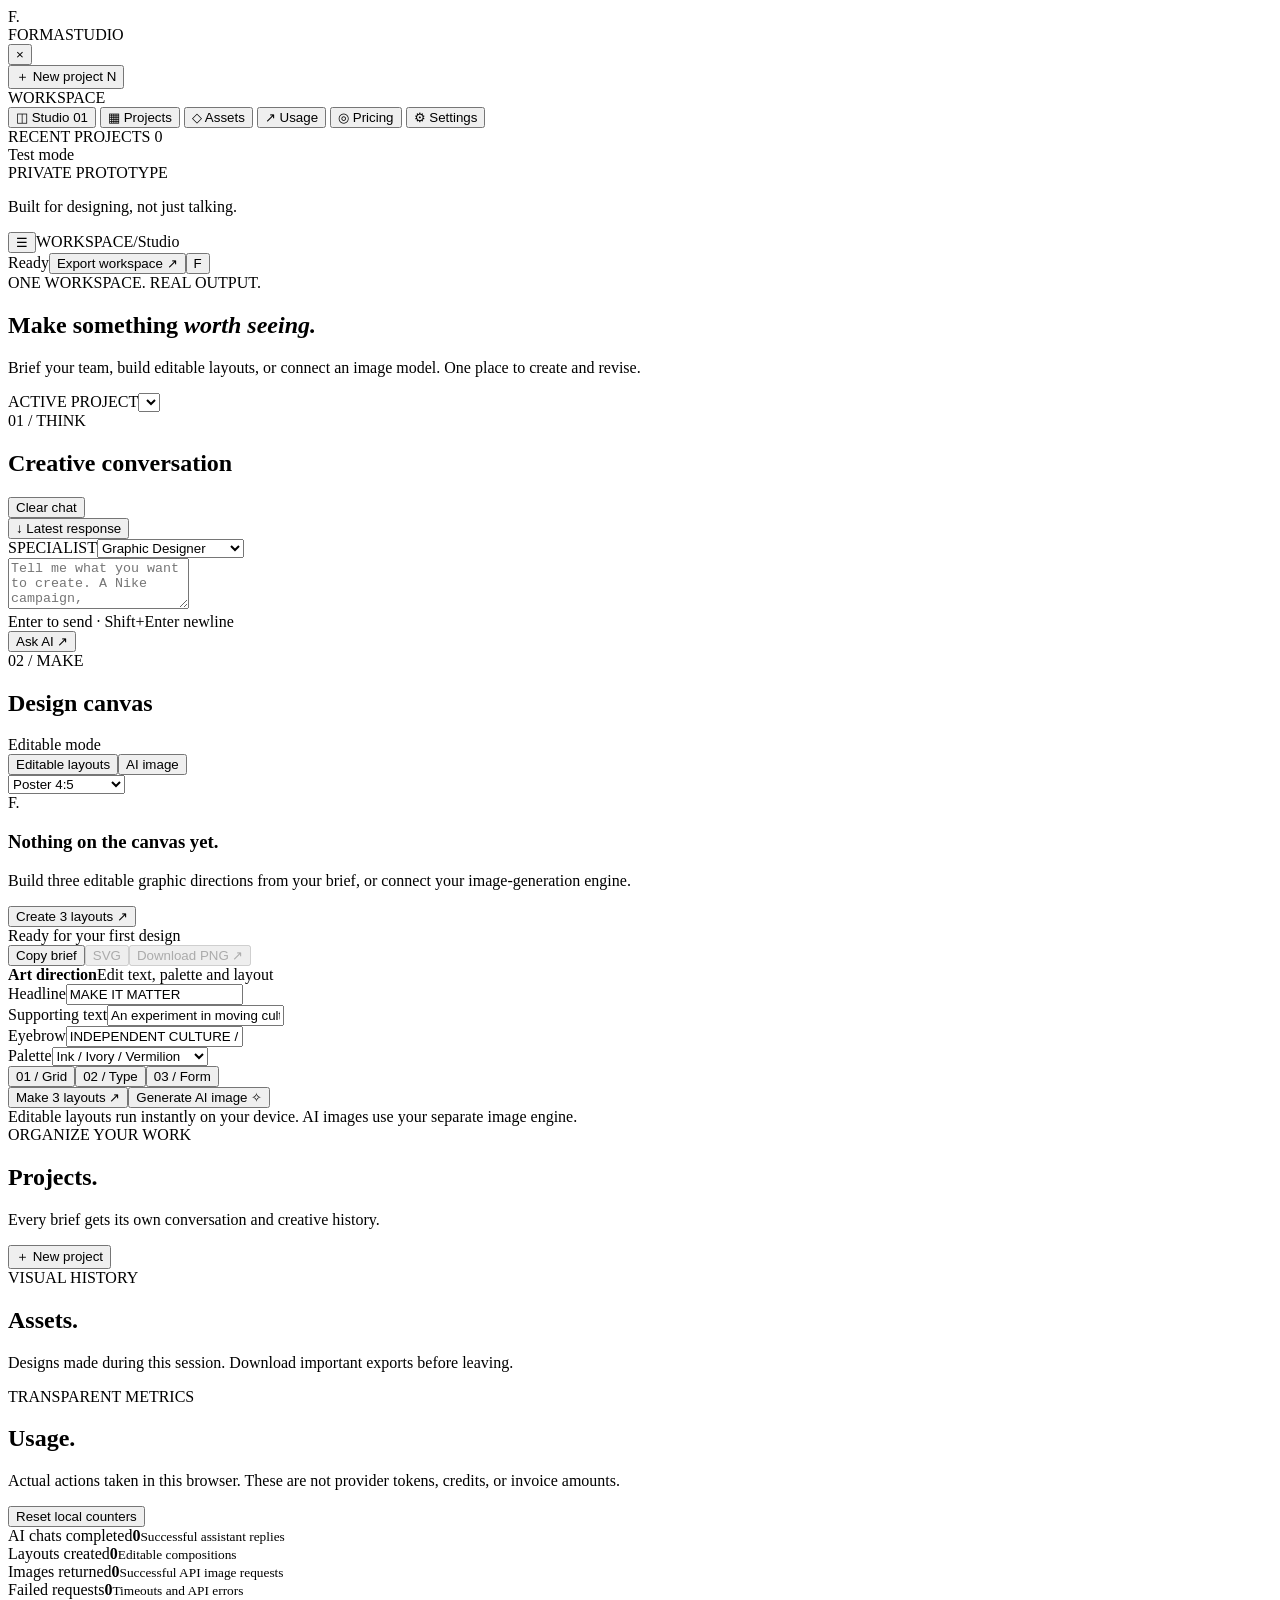
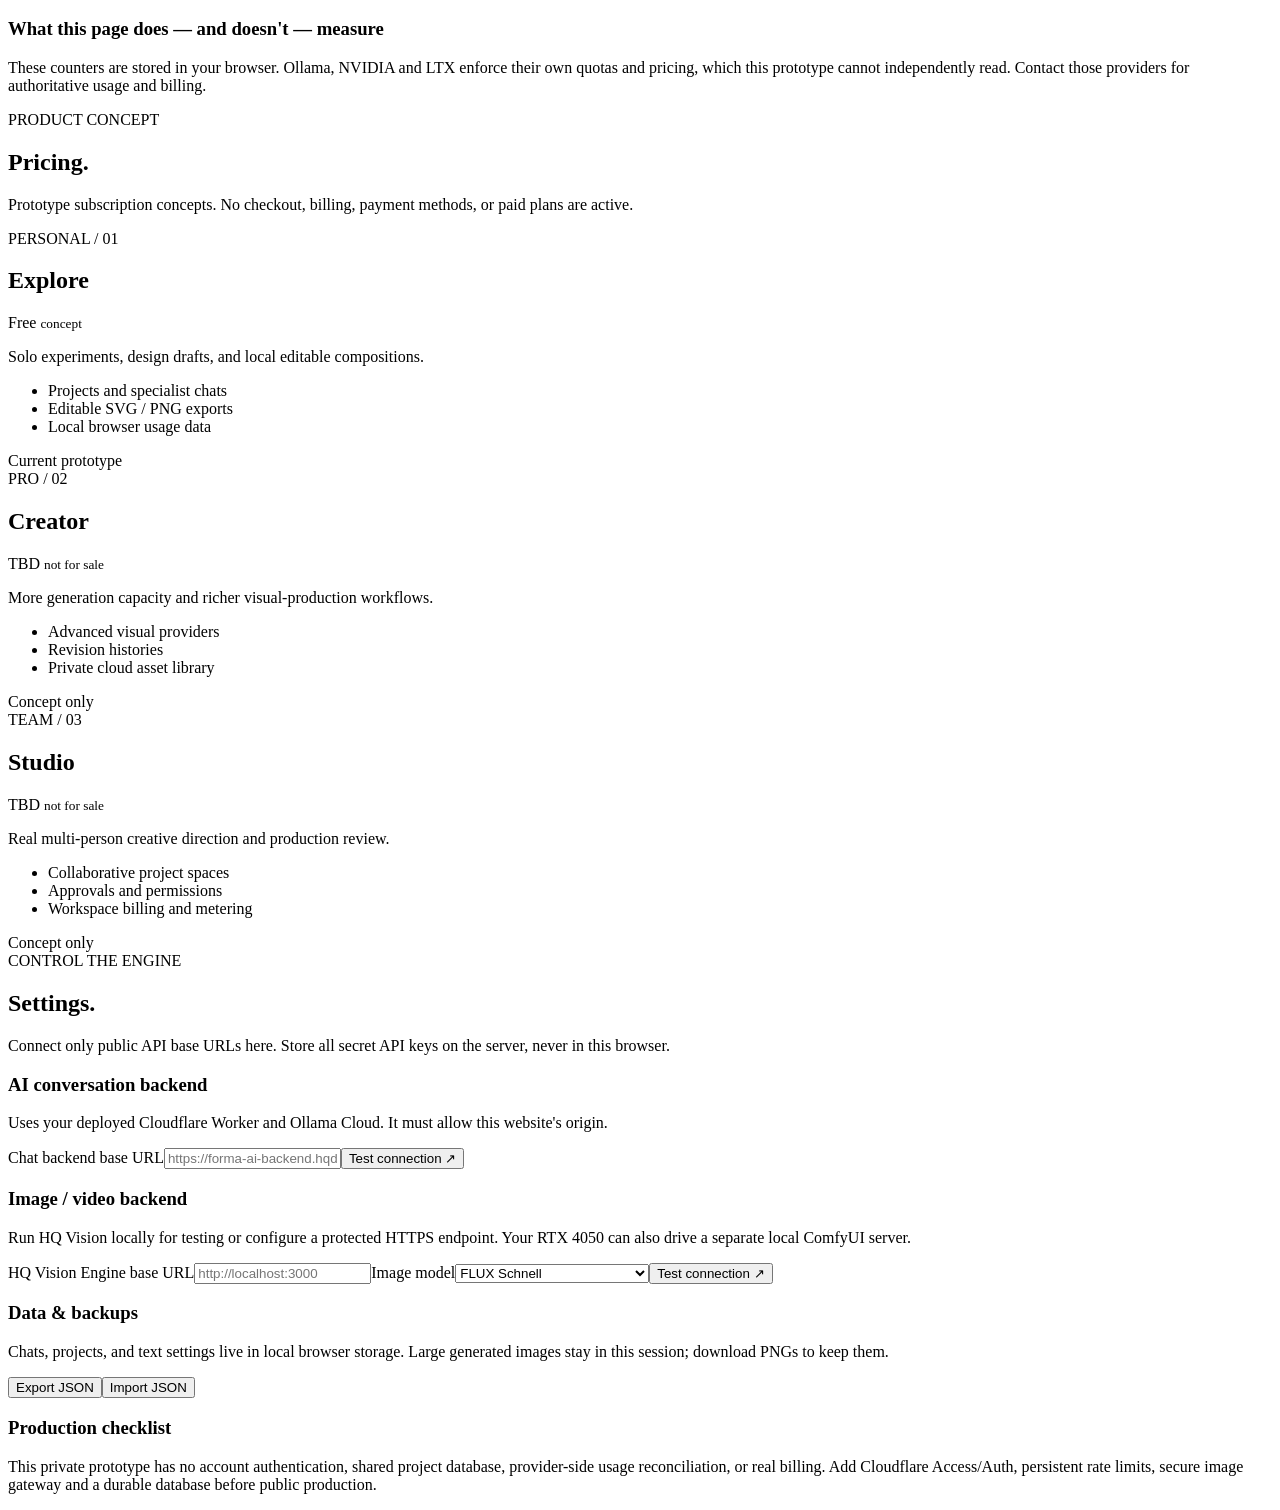
==== forma-studio/index.html @ cf5aeb24 "feat(forma): scaffold clear all-in-one creative studio UI" ====
<!doctype html>
<html lang="en">
<head>
<meta charset="utf-8"><meta name="viewport" content="width=device-width,initial-scale=1">
<meta name="theme-color" content="#f5f3ed"><meta name="description" content="FORMA Studio — a visual-first AI creative workspace.">
<title>FORMA — Creative Studio</title><link rel="stylesheet" href="./styles.css">
</head>
<body>
<div class="shell" id="shell">
  <aside class="sidebar" id="sidebar">
    <div class="brand"><div class="brandmark">F<span class="brand-dot">.</span></div><div class="brandname">FORMA<span>STUDIO</span></div><button class="icon-btn sidebar-close" id="closeSidebar" aria-label="Close menu">×</button></div>
    <button class="new-project" id="newProjectBtn"><span>＋</span> New project <span class="shortcut">N</span></button>
    <div class="nav-label">WORKSPACE</div>
    <nav class="main-nav" aria-label="Main navigation">
      <button data-view="studio" class="nav-link active"><span class="nav-icon">◫</span> Studio <span class="nav-tip">01</span></button>
      <button data-view="projects" class="nav-link"><span class="nav-icon">▦</span> Projects</button>
      <button data-view="assets" class="nav-link"><span class="nav-icon">◇</span> Assets</button>
      <button data-view="usage" class="nav-link"><span class="nav-icon">↗</span> Usage</button>
      <button data-view="pricing" class="nav-link"><span class="nav-icon">◎</span> Pricing</button>
      <button data-view="settings" class="nav-link"><span class="nav-icon">⚙</span> Settings</button>
    </nav>
    <div class="nav-label projects-heading">RECENT PROJECTS <span id="sidebarProjectCount">0</span></div>
    <div id="sidebarProjects" class="sidebar-projects"></div>
    <div class="sidebar-bottom"><div class="connection"><span id="connectionDot" class="status-dot"></span><span id="connectionText">Test mode</span></div><span class="local-chip">PRIVATE PROTOTYPE</span><p>Built for designing, not just talking.</p></div>
  </aside>
  <div class="main-area">
    <header class="topbar"><div class="top-left"><button class="icon-btn menu-button" id="openSidebar" aria-label="Open navigation">☰</button><span class="crumb">WORKSPACE</span><span class="crumb-sep">/</span><span id="currentViewLabel">Studio</span></div><div class="top-right"><span id="requestStatus" class="request-status">Ready</span><button class="top-action" id="exportDataBtn">Export workspace ↗</button><button class="avatar" id="settingsAvatar" aria-label="Settings">F</button></div></header>
    <main>
      <section class="view active" id="view-studio">
        <div class="page-intro"><div><div class="eyebrow"><span class="orange-line"></span> ONE WORKSPACE. REAL OUTPUT.</div><h1>Make something <em>worth seeing.</em></h1><p>Brief your team, build editable layouts, or connect an image model. One place to create and revise.</p></div><div class="project-pick"><label for="activeProject">ACTIVE PROJECT</label><select id="activeProject"></select></div></div>
        <div class="workspace-grid">
          <section class="conversation-pane"><div class="pane-head"><div><div class="mini-eyebrow">01 / THINK</div><h2>Creative conversation</h2></div><button class="text-btn" id="clearChatBtn">Clear chat</button></div>
            <div class="conversation-scroll" id="conversationScroll"><div id="messages" class="messages"></div><button class="jump-latest" id="jumpLatest">↓ Latest response</button></div>
            <div class="composer"><div class="composer-top"><label for="agentSelect">SPECIALIST</label><select id="agentSelect"><option value="creative-director">Creative Director</option><option value="graphic-designer" selected>Graphic Designer</option><option value="brand-strategist">Brand Strategist</option><option value="visual-identity">Identity Designer</option><option value="ux-researcher">UX Researcher</option><option value="ui-designer">UI Designer</option><option value="motion-designer">Motion Designer</option><option value="copywriter">Copywriter</option><option value="automation-engineer">Automation Engineer</option><option value="critic">Independent Critic</option></select></div>
            <textarea id="promptInput" rows="3" maxlength="7800" placeholder="Tell me what you want to create. A Nike campaign, experimental poster, or a new visual identity…"></textarea>
            <div class="composer-bottom"><span>Enter to send · Shift+Enter newline</span><div class="composer-actions"><button class="outline-btn" id="stopBtn" hidden>Stop</button><button class="primary-btn" id="sendBtn">Ask AI <span>↗</span></button></div></div></div>
          </section>
          <section class="canvas-pane"><div class="pane-head canvas-head"><div><div class="mini-eyebrow">02 / MAKE</div><h2>Design canvas</h2></div><div class="engine-state"><span id="engineStatusDot" class="status-dot"></span><span id="engineStatus">Editable mode</span></div></div>
            <div class="canvas-toolbar"><div class="tab-pair" role="tablist"><button class="tab active" id="layoutModeBtn">Editable layouts</button><button class="tab" id="imageModeBtn">AI image</button></div><select id="aspectSelect" aria-label="Format"><option value="4:5">Poster 4:5</option><option value="1:1">Square 1:1</option><option value="9:16">Story 9:16</option><option value="16:9">Landscape 16:9</option></select></div>
            <div class="canvas-stage" id="canvasStage"><div class="empty-canvas" id="emptyCanvas"><div class="empty-shape">F.</div><h3>Nothing on the canvas yet.</h3><p>Build three editable graphic directions from your brief, or connect your image-generation engine.</p><button class="primary-btn" id="firstCanvasBtn">Create 3 layouts ↗</button></div><div id="designPreview" class="design-preview" hidden></div></div>
            <div class="canvas-footer"><div id="canvasMeta">Ready for your first design</div><div class="canvas-footer-buttons"><button class="outline-btn" id="copyPromptBtn">Copy brief</button><button class="outline-btn" id="downloadSvgBtn" disabled>SVG</button><button class="primary-btn" id="downloadPngBtn" disabled>Download PNG ↗</button></div></div>
            <div class="canvas-controls"><div class="control-heading"><b>Art direction</b><span>Edit text, palette and layout</span></div><div class="control-row"><label for="headlineInput">Headline</label><input id="headlineInput" value="MAKE IT MATTER" maxlength="70"></div><div class="control-row"><label for="subtitleInput">Supporting text</label><input id="subtitleInput" value="An experiment in moving culture forward." maxlength="160"></div><div class="control-row"><label for="eyebrowInput">Eyebrow</label><input id="eyebrowInput" value="INDEPENDENT CULTURE / 2026" maxlength="85"></div><div class="control-row"><label for="paletteSelect">Palette</label><select id="paletteSelect"><option value="ink">Ink / Ivory / Vermilion</option><option value="cobalt">Cobalt / Cream / Acid</option><option value="mono">Archive / Monochrome</option><option value="clay">Brick / Sand / Noir</option><option value="lime">Chartreuse / Charcoal</option></select></div><div class="variants" id="variantButtons"><button data-variant="0" class="variant active">01 / Grid</button><button data-variant="1" class="variant">02 / Type</button><button data-variant="2" class="variant">03 / Form</button></div><div class="make-row"><button class="primary-btn" id="generateLayoutsBtn">Make 3 layouts ↗</button><button class="outline-btn" id="generateImageBtn">Generate AI image ✧</button></div><div class="provider-line" id="providerHint">Editable layouts run instantly on your device. AI images use your separate image engine.</div></div>
          </section>
        </div>
      </section>
      <section class="view" id="view-projects"><div class="section-header"><div><div class="eyebrow">ORGANIZE YOUR WORK</div><h1>Projects<span class="period">.</span></h1><p>Every brief gets its own conversation and creative history.</p></div><button class="primary-btn" id="newProjectMainBtn">＋ New project</button></div><div id="projectGrid" class="project-grid"></div></section>
      <section class="view" id="view-assets"><div class="section-header"><div><div class="eyebrow">VISUAL HISTORY</div><h1>Assets<span class="period">.</span></h1><p>Designs made during this session. Download important exports before leaving.</p></div></div><div id="assetGrid" class="asset-grid"></div></section>
      <section class="view" id="view-usage"><div class="section-header"><div><div class="eyebrow">TRANSPARENT METRICS</div><h1>Usage<span class="period">.</span></h1><p>Actual actions taken in this browser. These are not provider tokens, credits, or invoice amounts.</p></div><button class="outline-btn" id="resetUsageBtn">Reset local counters</button></div><div class="stats-grid"><div class="stat-card"><span>AI chats completed</span><strong id="metricChats">0</strong><small>Successful assistant replies</small></div><div class="stat-card"><span>Layouts created</span><strong id="metricLayouts">0</strong><small>Editable compositions</small></div><div class="stat-card"><span>Images returned</span><strong id="metricImages">0</strong><small>Successful API image requests</small></div><div class="stat-card"><span>Failed requests</span><strong id="metricFails">0</strong><small>Timeouts and API errors</small></div></div><div class="info-panel"><h3>What this page does — and doesn't — measure</h3><p>These counters are stored in your browser. Ollama, NVIDIA and LTX enforce their own quotas and pricing, which this prototype cannot independently read. Contact those providers for authoritative usage and billing.</p></div></section>
      <section class="view" id="view-pricing"><div class="section-header"><div><div class="eyebrow">PRODUCT CONCEPT</div><h1>Pricing<span class="period">.</span></h1><p>Prototype subscription concepts. No checkout, billing, payment methods, or paid plans are active.</p></div></div><div class="price-grid"><article class="price-card"><span class="price-label">PERSONAL / 01</span><h2>Explore</h2><div class="price-value">Free <small>concept</small></div><p>Solo experiments, design drafts, and local editable compositions.</p><ul><li>Projects and specialist chats</li><li>Editable SVG / PNG exports</li><li>Local browser usage data</li></ul><div class="plan-tag">Current prototype</div></article><article class="price-card featured"><span class="price-label">PRO / 02</span><h2>Creator</h2><div class="price-value">TBD <small>not for sale</small></div><p>More generation capacity and richer visual-production workflows.</p><ul><li>Advanced visual providers</li><li>Revision histories</li><li>Private cloud asset library</li></ul><div class="plan-tag">Concept only</div></article><article class="price-card"><span class="price-label">TEAM / 03</span><h2>Studio</h2><div class="price-value">TBD <small>not for sale</small></div><p>Real multi-person creative direction and production review.</p><ul><li>Collaborative project spaces</li><li>Approvals and permissions</li><li>Workspace billing and metering</li></ul><div class="plan-tag">Concept only</div></article></div></section>
      <section class="view" id="view-settings"><div class="section-header"><div><div class="eyebrow">CONTROL THE ENGINE</div><h1>Settings<span class="period">.</span></h1><p>Connect only public API base URLs here. Store all secret API keys on the server, never in this browser.</p></div></div><div class="settings-grid"><section class="settings-card"><h3>AI conversation backend</h3><p>Uses your deployed Cloudflare Worker and Ollama Cloud. It must allow this website's origin.</p><label for="chatEndpointInput">Chat backend base URL</label><input id="chatEndpointInput" spellcheck="false" type="url" placeholder="https://forma-ai-backend.hqd.workers.dev"><button class="outline-btn" id="testChatBtn">Test connection ↗</button><span class="test-result" id="chatTestResult"></span></section><section class="settings-card"><h3>Image / video backend</h3><p>Run HQ Vision locally for testing or configure a protected HTTPS endpoint. Your RTX 4050 can also drive a separate local ComfyUI server.</p><label for="imageEndpointInput">HQ Vision Engine base URL</label><input id="imageEndpointInput" spellcheck="false" type="url" placeholder="http://localhost:3000"><label for="imageModelSelect">Image model</label><select id="imageModelSelect"><option value="flux-schnell">FLUX Schnell</option><option value="flux-dev">FLUX Dev</option><option value="sdxl">SD3 Medium (legacy engine)</option></select><button class="outline-btn" id="testImageBtn">Test connection ↗</button><span class="test-result" id="imageTestResult"></span></section><section class="settings-card"><h3>Data & backups</h3><p>Chats, projects, and text settings live in local browser storage. Large generated images stay in this session; download PNGs to keep them.</p><div class="button-row"><button class="outline-btn" id="exportSettingsBtn">Export JSON</button><button class="outline-btn" id="importDataBtn">Import JSON</button><input type="file" id="importFile" accept="application/json" hidden></div></section><section class="settings-card warning-card"><h3>Production checklist</h3><p>This private prototype has no account authentication, shared project database, provider-side usage reconciliation, or real billing. Add Cloudflare Access/Auth, persistent rate limits, secure image gateway and a durable database before public production.</p></section></div></section>
    </main>
  </div>
</div>
<dialog id="projectDialog"><form id="projectForm" method="dialog"><div class="dialog-top"><div class="eyebrow">MAKE SPACE FOR IDEAS</div><button type="button" class="icon-btn" id="closeProjectDialog" aria-label="Close dialog">×</button></div><h2>New project<span class="period">.</span></h2><label for="projectName">Project name</label><input id="projectName" name="projectName" required maxlength="80" placeholder="Experimental Typography Campaign"><label for="projectBrief">Short brief (optional)</label><textarea id="projectBrief" name="projectBrief" rows="3" placeholder="What are we making?"></textarea><div class="dialog-actions"><button class="outline-btn" type="button" id="cancelProjectBtn">Cancel</button><button class="primary-btn" type="submit">Create project ↗</button></div></form></dialog>
<div role="status" id="toast" class="toast" aria-live="polite"></div>
<script defer src="./app.js"></script>
</body></html>
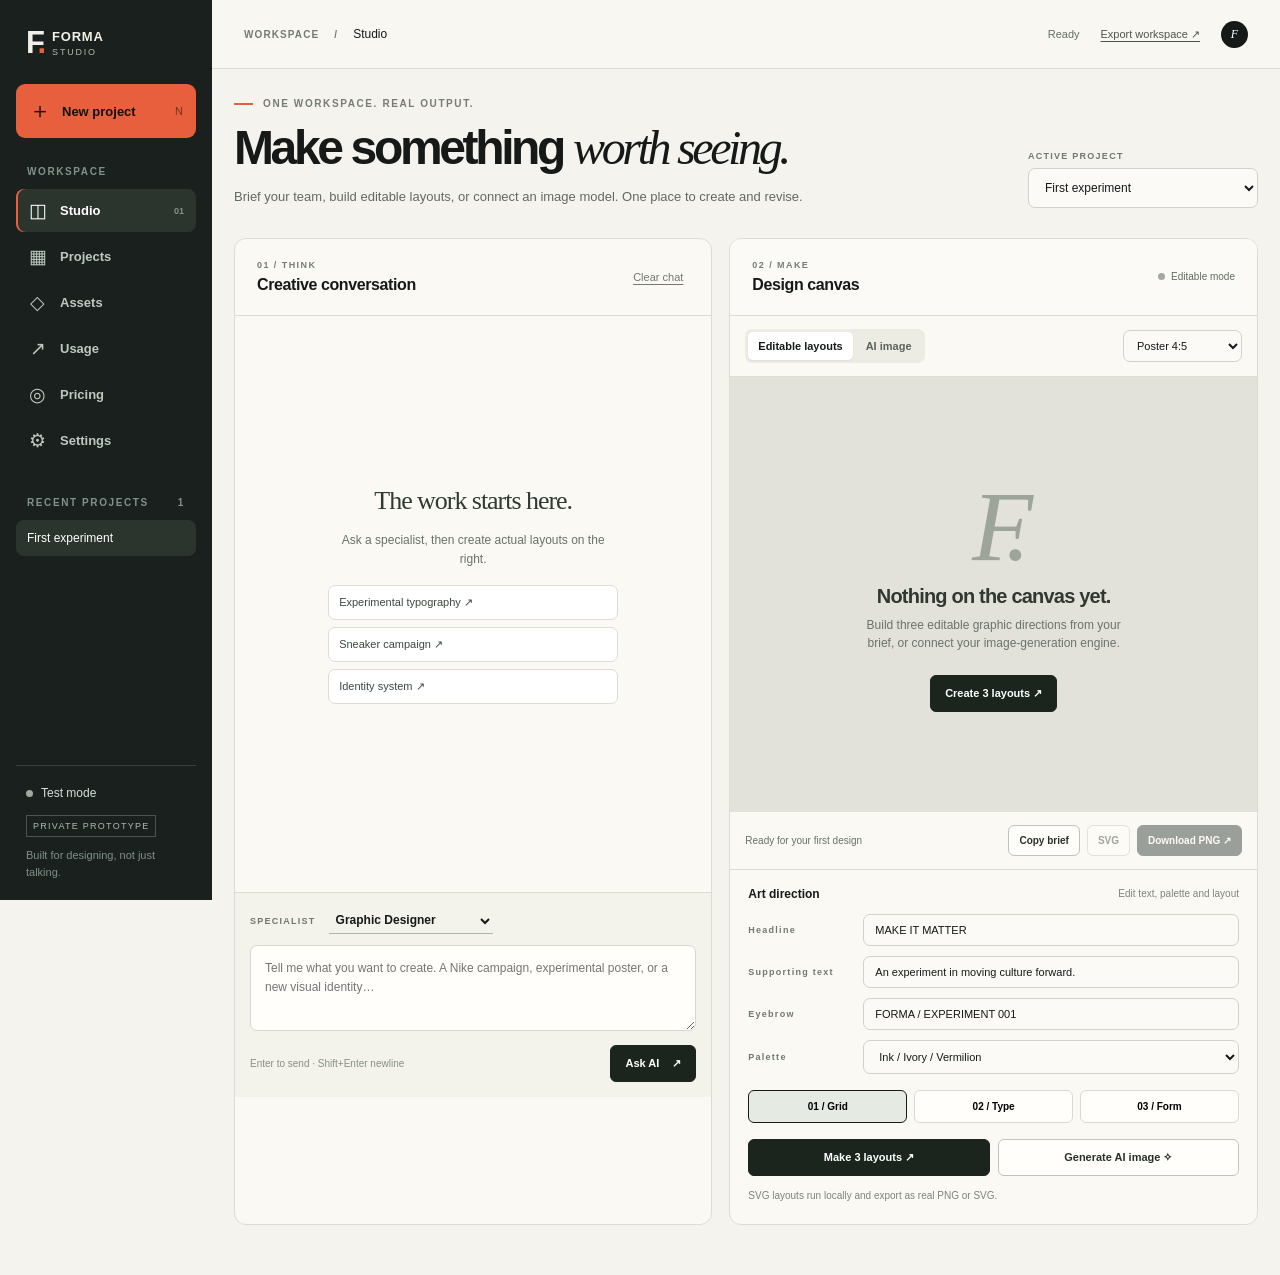
==== commit efeda642: "fix(forma): load vector design engine before application" ====
--- a/forma-studio/index.html
+++ b/forma-studio/index.html
@@ -53,5 +53,5 @@
 </div>
 <dialog id="projectDialog"><form id="projectForm" method="dialog"><div class="dialog-top"><div class="eyebrow">MAKE SPACE FOR IDEAS</div><button type="button" class="icon-btn" id="closeProjectDialog" aria-label="Close dialog">×</button></div><h2>New project<span class="period">.</span></h2><label for="projectName">Project name</label><input id="projectName" name="projectName" required maxlength="80" placeholder="Experimental Typography Campaign"><label for="projectBrief">Short brief (optional)</label><textarea id="projectBrief" name="projectBrief" rows="3" placeholder="What are we making?"></textarea><div class="dialog-actions"><button class="outline-btn" type="button" id="cancelProjectBtn">Cancel</button><button class="primary-btn" type="submit">Create project ↗</button></div></form></dialog>
 <div role="status" id="toast" class="toast" aria-live="polite"></div>
-<script defer src="./app.js"></script>
+<script defer src="./design.js"></script><script defer src="./app.js"></script>
 </body></html>
--- a/forma-studio/styles.css
+++ b/forma-studio/styles.css
@@ -0,0 +1 @@
+:root{--paper:#f5f3ed;--paper2:#eeece5;--panel:#fbfaf6;--ink:#151917;--muted:#747a74;--line:#dddcd4;--accent:#e85f3d;--accentdark:#c84f31;--radius:17px;--font:"Inter","Arial",sans-serif;--display:"Georgia",serif}*{box-sizing:border-box}html,body{margin:0;min-height:100%;font-family:var(--font);color:var(--ink);background:var(--paper);-webkit-font-smoothing:antialiased}button,input,textarea,select{font:inherit}button{cursor:pointer}button:disabled{opacity:.42;cursor:not-allowed}button:focus-visible,input:focus-visible,select:focus-visible,textarea:focus-visible{outline:2px solid var(--accent);outline-offset:2px}button{transition:background .16s ease,color .16s ease,transform .16s ease}button:hover:not(:disabled){transform:translateY(-1px)}a{color:inherit}h1,h2,h3,p{margin-top:0}.shell{min-height:100vh;display:grid;grid-template-columns:248px minmax(0,1fr)}.sidebar{height:100vh;background:#19201d;color:#f2f0e9;position:sticky;top:0;display:flex;flex-direction:column;padding:27px 16px 20px;z-index:20;overflow-y:auto}.brand{display:flex;align-items:center;gap:10px;padding:0 10px 26px}.brandmark{font-size:31px;font-weight:900;letter-spacing:-.13em;line-height:1}.brand-dot{color:var(--accent)}.brandname{font-weight:750;letter-spacing:.06em;font-size:13px}.brandname span{font-size:9px;letter-spacing:.2em;font-weight:500;display:block;color:#b2bdb4;margin-top:3px}.new-project{width:100%;background:var(--accent);color:#101310;border:0;border-radius:9px;text-align:left;padding:12px 13px;display:flex;align-items:center;gap:11px;font-weight:740;font-size:13px}.new-project>span:first-child{font-size:22px;font-weight:500}.shortcut{font-size:11px;font-weight:500;margin-left:auto;opacity:.55}.nav-label{font-size:10px;color:#83918a;letter-spacing:.16em;font-weight:750;margin:28px 11px 12px}.projects-heading{margin-top:35px;display:flex;justify-content:space-between}.main-nav{display:flex;flex-direction:column;gap:3px}.nav-link{border:0;background:transparent;color:#bfc8c0;border-radius:8px;padding:12px;display:flex;align-items:center;text-align:left;gap:13px;font-size:13px;font-weight:560;width:100%}.nav-link:hover,.nav-link.active{background:#2b342d;color:white}.nav-link.active{box-shadow:inset 2px 0 var(--accent)}.nav-icon{font-size:19px;width:19px;text-align:center;line-height:1}.nav-tip{margin-left:auto;font-size:9px;color:#83918a}.sidebar-projects{display:flex;flex-direction:column;gap:4px}.sidebar-project{border:0;text-align:left;color:#afbbb1;background:none;padding:11px;border-radius:8px;width:100%;overflow:hidden;text-overflow:ellipsis;white-space:nowrap;font-size:12px}.sidebar-project:hover,.sidebar-project.current{color:white;background:#2b342d}.sidebar-bottom{margin-top:auto;border-top:1px solid #354139;padding:20px 10px 0}.sidebar-bottom p{font-size:11px;color:#819086;line-height:1.5;margin:10px 0 0}.connection{font-size:12px;display:flex;gap:8px;align-items:center;color:#d6e1d7}.status-dot{width:7px;height:7px;background:#a3a9a0;border-radius:50%;display:inline-block;flex-shrink:0}.status-dot.ok{background:#87c5a0}.status-dot.fail{background:#e87a61}.local-chip{font-size:9px;letter-spacing:.14em;border:1px solid #48554a;padding:5px 6px;display:inline-block;margin-top:15px;color:#adbbaf}.main-area{min-width:0}.topbar{height:69px;border-bottom:1px solid var(--line);padding:0 32px;display:flex;align-items:center;justify-content:space-between;background:#f8f7f1;position:sticky;top:0;z-index:10}.top-left,.top-right{display:flex;align-items:center;gap:15px;font-size:12px}.crumb,.crumb-sep{color:var(--muted);font-size:10px;letter-spacing:.11em;font-weight:720}.top-action,.icon-btn{border:0;background:transparent}.top-action{font-size:11px;color:#4d564e;text-decoration:underline;text-underline-offset:3px}.icon-btn{padding:7px 10px;font-size:19px}.avatar{border:0;background:var(--ink);color:white;width:27px;height:27px;border-radius:50%;font-family:var(--display);font-style:italic}.request-status{font-size:11px;color:#627065}.request-status.busy{color:#b35136}.menu-button,.sidebar-close{display:none}.view{display:none;padding:34px 34px 60px;max-width:1900px;margin:auto}.view.active{display:block}.page-intro{display:flex;justify-content:space-between;align-items:end;gap:20px;margin-bottom:30px}.eyebrow,.mini-eyebrow{font-size:10px;letter-spacing:.16em;font-weight:800;color:#767d75}.eyebrow{display:flex;align-items:center;gap:10px;margin-bottom:14px}.orange-line{background:var(--accent);width:19px;height:2px;display:inline-block}.page-intro h1,.section-header h1{font-size:clamp(38px,4vw,69px);letter-spacing:-.07em;font-weight:610;line-height:1.06;margin:0 0 12px}.page-intro h1 em{font-family:var(--display);font-weight:400;letter-spacing:-.07em}.page-intro p,.section-header p{font-size:13px;color:#626963;line-height:1.7;max-width:610px;margin:0}.project-pick{min-width:230px}.project-pick label,.composer-top label,.control-row label,.settings-card label{font-size:9px;font-weight:800;letter-spacing:.14em;color:#717870;display:block;margin-bottom:7px}.project-pick select,select,input,textarea{border:1px solid #d2d2ca;background:var(--panel);color:var(--ink);border-radius:7px}.project-pick select{width:100%;font-size:12px;padding:11px 12px}.workspace-grid{display:grid;grid-template-columns:minmax(320px,.92fr) minmax(380px,1.08fr);gap:17px;align-items:stretch}.conversation-pane,.canvas-pane{border:1px solid var(--line);background:#faf9f4;border-radius:12px;min-width:0;overflow:hidden;display:flex;flex-direction:column}.pane-head{display:flex;justify-content:space-between;align-items:center;padding:19px 22px;border-bottom:1px solid var(--line);min-height:77px}.mini-eyebrow{font-size:9px;margin-bottom:6px}.pane-head h2{font-size:16px;letter-spacing:-.025em;font-weight:730;margin:0}.text-btn{background:none;border:0;text-decoration:underline;text-underline-offset:3px;font-size:11px;color:#747970}.conversation-scroll{height:min(64vh,740px);min-height:405px;overflow-y:auto;position:relative;overscroll-behavior:contain;scrollbar-color:#b6bcb4 transparent;scrollbar-width:thin}.messages{padding:22px 20px 40px;display:flex;flex-direction:column;gap:16px;min-height:100%}.message{border:1px solid #dedfd8;background:#fffefa;border-radius:11px;padding:16px 17px;overflow-wrap:anywhere}.message.you{border-left:3px solid var(--accent)}.message.ai{border-left:3px solid #405b4c}.message.error{border-left:3px solid #c74536}.message-meta{display:flex;align-items:center;justify-content:space-between;gap:12px;border-bottom:1px solid #e6e8e0;padding-bottom:12px;margin-bottom:11px}.message-who{display:flex;gap:10px;align-items:center;min-width:0}.message-role{font-size:11px;font-weight:800}.message-time{color:#8e948b;font-size:10px}.message-actions{display:flex;gap:6px}.message-actions button{border:1px solid #e0e1d9;background:white;border-radius:6px;font-size:10px;padding:5px 8px}.message-body{font-size:12.5px;line-height:1.72;color:#252e27;white-space:normal}.message-body>*:last-child{margin-bottom:0}.message-body p{margin:0 0 12px}.message-body h2,.message-body h3,.message-body h4{margin:17px 0 8px;line-height:1.4}.message-body h2{font-size:17px}.message-body h3{font-size:14px}.message-body h4{font-size:12px}.message-body ul,.message-body ol{padding-left:19px;margin:8px 0 13px}.message-body li{margin-bottom:5px}.message-body pre{white-space:pre-wrap;overflow-wrap:anywhere;padding:10px;background:#f1f2eb;border-radius:6px}.message-body blockquote{margin:8px 0;padding-left:10px;border-left:2px solid #a5b1a8}.empty-chat{text-align:center;margin:auto;padding:28px 14px;color:#687268}.empty-chat b{display:block;font-family:var(--display);font-size:26px;color:#303a32;letter-spacing:-.04em;font-weight:400}.empty-chat p{font-size:12px;max-width:290px;line-height:1.6;margin:15px auto}.prompt-suggestions{display:flex;flex-direction:column;gap:7px}.prompt-suggestions button{border:1px solid #dcddd5;background:white;text-align:left;font-size:11px;padding:10px;border-radius:7px;color:#3b4840}.jump-latest{position:sticky;bottom:10px;margin:0 auto;display:none;z-index:4;border:1px solid #d6d8d0;border-radius:22px;background:var(--ink);color:white;padding:9px 14px;font-size:11px;box-shadow:0 6px 20px #0002}.jump-latest.visible{display:block}.composer{border-top:1px solid var(--line);background:#f3f2eb;padding:15px}.composer-top{display:flex;align-items:center;gap:13px;margin-bottom:11px}.composer-top label{margin:0}.composer-top select{border:0;border-bottom:1px solid #adb6ac;border-radius:0;background:transparent;font-size:12px;font-weight:650;padding:4px 19px 5px 3px;max-width:calc(100% - 110px)}.composer textarea{width:100%;resize:vertical;min-height:80px;max-height:220px;background:#fffefa;border:1px solid #d6d8d0;padding:13px 14px;border-radius:7px;font-size:12px;line-height:1.6}.composer-bottom{display:flex;align-items:center;justify-content:space-between;gap:10px;margin-top:10px}.composer-bottom>span{font-size:10px;color:#899085}.composer-actions{display:flex;gap:7px}.primary-btn,.outline-btn{font-size:11px;border-radius:6px;padding:11px 14px;font-weight:760;display:inline-flex;gap:13px;justify-content:center;align-items:center;white-space:nowrap}.primary-btn{background:#1b251e;color:white;border:1px solid #1b251e}.primary-btn:hover:not(:disabled){background:#314235}.outline-btn{border:1px solid #bdc5bb;background:#fffefa;color:#263128}.outline-btn:hover:not(:disabled){background:#f0f2eb}.canvas-head{background:#fbfaf6}.engine-state{display:flex;align-items:center;gap:6px;font-size:10px;color:#5e6c60}.canvas-toolbar{padding:13px 15px;border-bottom:1px solid var(--line);display:flex;align-items:center;justify-content:space-between;gap:8px}.tab-pair{display:flex;gap:3px;background:#edece4;border-radius:7px;padding:3px}.tab{border:none;background:transparent;color:#59635c;border-radius:5px;padding:8px 10px;font-size:11px;font-weight:680}.tab.active{background:white;color:#161b17;box-shadow:0 1px 2px #0001}.canvas-toolbar select{max-width:130px;padding:8px 9px;font-size:11px}.canvas-stage{background:#e3e2da;min-height:435px;max-height:660px;display:flex;justify-content:center;align-items:center;padding:19px;overflow:auto;position:relative}.empty-canvas{text-align:center;color:#69736b;max-width:260px}.empty-canvas .empty-shape{font-family:var(--display);color:#9da59b;font-size:100px;letter-spacing:-.15em;font-style:italic;line-height:1}.empty-canvas h3{color:#303831;font-size:20px;font-weight:600;letter-spacing:-.04em;margin:8px 0}.empty-canvas p{line-height:1.55;font-size:12px}.empty-canvas button{margin-top:10px}.design-preview{max-height:580px;max-width:100%;display:flex;justify-content:center;align-items:center;filter:drop-shadow(0 18px 22px #0002)}.design-preview svg,.design-preview img{display:block;max-width:100%;max-height:580px;width:auto;height:auto;background:white}.design-preview img{object-fit:contain}.canvas-footer{min-height:58px;padding:10px 15px;display:flex;align-items:center;justify-content:space-between;gap:10px;border-bottom:1px solid var(--line)}.canvas-footer #canvasMeta{font-size:10px;color:#657265}.canvas-footer-buttons{display:flex;gap:7px}.canvas-footer-buttons button{padding:9px 10px;font-size:10px}.canvas-controls{padding:17px 18px 21px}.control-heading{display:flex;justify-content:space-between;gap:10px;align-items:center;margin-bottom:13px}.control-heading b{font-size:12px}.control-heading span{font-size:10px;color:#7c847c}.control-row{display:grid;grid-template-columns:105px minmax(0,1fr);align-items:center;gap:10px;margin-bottom:10px}.control-row label{margin:0;font-size:9px}.control-row input,.control-row select{width:100%;padding:9px 11px;font-size:11px;min-width:0}.variants{display:flex;gap:7px;margin:16px 0}.variant{flex:1;border:1px solid #d6dad2;background:#fffefa;border-radius:6px;padding:10px 3px;font-size:10px;font-weight:730}.variant.active{border-color:var(--ink);background:#e5eae3}.make-row{display:flex;gap:8px}.make-row button{flex:1;min-width:0}.provider-line{font-size:10px;color:#7b847b;line-height:1.5;margin-top:12px}.section-header{display:flex;justify-content:space-between;align-items:end;margin:10px 0 35px;gap:15px}.period{color:var(--accent)}.project-grid,.asset-grid{display:grid;grid-template-columns:repeat(3,minmax(0,1fr));gap:16px}.project-card,.asset-card{border:1px solid var(--line);background:#faf9f4;border-radius:12px;padding:24px;min-height:205px;display:flex;flex-direction:column;gap:13px}.project-card .small-overline,.asset-card .small-overline{font-size:10px;letter-spacing:.1em;color:#8e9388}.project-card h3{margin:0;font-size:22px;letter-spacing:-.055em;font-weight:650}.project-card p{font-size:12px;color:#677166;line-height:1.6;flex:1}.project-card-actions{display:flex;gap:8px;align-items:center;margin-top:auto}.project-card-actions button{font-size:11px;border:1px solid #c5cac1;background:white;padding:8px 12px;border-radius:6px}.project-card-actions .delete{margin-left:auto;color:#af493b;border-color:transparent;background:transparent}.no-items{padding:70px 20px;text-align:center;border:1px dashed #bcc2b9;border-radius:10px;grid-column:1/-1;color:#677368}.no-items h3{font-family:var(--display);font-size:27px;color:#28372d;font-weight:400}.asset-card{padding:12px}.asset-card .asset-picture{height:250px;display:flex;align-items:center;justify-content:center;overflow:hidden;background:#e1e1d9;border-radius:7px}.asset-picture svg,.asset-picture img{width:100%;height:100%;object-fit:contain}.asset-card h3{font-size:13px;margin:2px 8px}.asset-card .asset-buttons{display:flex;gap:7px;margin:3px 8px 8px}.asset-card button{font-size:11px;border:1px solid #c2c8be;background:white;padding:7px 10px;border-radius:5px}.stats-grid{display:grid;grid-template-columns:repeat(4,1fr);gap:16px}.stat-card{border:1px solid var(--line);padding:26px;background:#faf9f4;border-radius:10px;min-height:170px;display:flex;flex-direction:column}.stat-card>span{font-size:12px;font-weight:600}.stat-card strong{font-size:63px;font-weight:500;letter-spacing:-.07em;margin:10px 0}.stat-card small{font-size:11px;color:#889086}.info-panel{margin-top:25px;border:1px solid var(--line);padding:25px;max-width:780px;background:#f8f7f1;border-left:3px solid var(--accent)}.info-panel h3{font-size:16px}.info-panel p{font-size:12px;line-height:1.8;color:#6c766e;margin:0}.price-grid{display:grid;grid-template-columns:repeat(3,1fr);gap:15px}.price-card{background:#faf9f4;border:1px solid var(--line);border-radius:10px;padding:30px;min-height:425px;display:flex;flex-direction:column}.price-card.featured{border:2px solid #df6647}.price-label{font-size:10px;letter-spacing:.15em;color:#7e887d}.price-card h2{font-size:29px;letter-spacing:-.055em;margin:20px 0}.price-value{font-size:35px;font-weight:660;letter-spacing:-.05em}.price-value small{display:block;font-weight:400;font-size:11px;letter-spacing:0;color:#838e83;margin-top:5px}.price-card p{font-size:12px;line-height:1.8;color:#69766b;margin:20px 0}.price-card ul{padding-left:18px;font-size:11px;line-height:2.2}.plan-tag{margin-top:auto;border-top:1px solid var(--line);padding-top:17px;font-size:10px;letter-spacing:.13em;color:#6e786e;text-transform:uppercase}.settings-grid{display:grid;grid-template-columns:repeat(2,1fr);gap:16px}.settings-card{border:1px solid var(--line);border-radius:11px;background:#faf9f4;padding:26px;min-height:280px}.settings-card h3{font-size:19px;letter-spacing:-.035em}.settings-card p{font-size:12px;color:#687269;line-height:1.8;margin:15px 0 22px}.settings-card label{margin-top:13px}.settings-card input,.settings-card select{width:100%;padding:11px 13px;font-size:12px;margin-bottom:12px}.settings-card button{margin-top:5px}.test-result{display:inline-block;color:#647264;font-size:11px;padding:0 10px}.button-row{display:flex;gap:8px}.warning-card{border-left:3px solid #df6647}.toast{position:fixed;bottom:23px;right:23px;z-index:100;transform:translateY(25px);opacity:0;pointer-events:none;transition:.2s ease;background:#1a261d;color:#f8f9f6;padding:13px 17px;border-radius:9px;box-shadow:0 10px 40px #0004;max-width:360px;font-size:12px;line-height:1.55}.toast.visible{opacity:1;transform:translateY(0)}dialog{border:1px solid var(--line);background:var(--paper);border-radius:14px;padding:30px;width:min(520px,calc(100% - 30px));box-shadow:0 25px 90px #0003}dialog::backdrop{background:#121d15aa;backdrop-filter:blur(4px)}.dialog-top{display:flex;align-items:center;justify-content:space-between}.dialog-top .eyebrow{margin:0}.dialog-top button{font-size:20px}dialog h2{font-size:35px;letter-spacing:-.06em;margin:19px 0}dialog label{display:block;font-size:11px;font-weight:650;margin:15px 0 7px}dialog input,dialog textarea{display:block;width:100%;padding:13px;font-size:12px}dialog textarea{resize:vertical}.dialog-actions{display:flex;justify-content:end;gap:8px;margin-top:20px}button[hidden],div[hidden],section[hidden]{display:none!important}@media (max-width:1300px){.shell{grid-template-columns:212px 1fr}.view{padding:29px 22px 50px}.workspace-grid{grid-template-columns:minmax(300px,.95fr) minmax(340px,1.05fr)}.page-intro h1{font-size:48px}}@media(max-width:1040px){.workspace-grid{grid-template-columns:1fr}.conversation-scroll{height:460px;min-height:350px}.canvas-stage{min-height:400px}.project-grid,.asset-grid{grid-template-columns:repeat(2,1fr)}.stats-grid{grid-template-columns:repeat(2,1fr)}}@media(max-width:720px){.shell{display:block}.sidebar{position:fixed;left:0;top:0;width:min(290px,90vw);transform:translateX(-105%);transition:transform .2s ease;box-shadow:15px 0 50px #0002}.sidebar.open{transform:translateX(0)}.sidebar-close,.menu-button{display:block}.sidebar-close{margin-left:auto;color:white}.topbar{padding:0 14px;height:61px}.top-right{gap:7px}.top-action{display:none}.view{padding:27px 13px 40px}.page-intro{display:block}.page-intro h1{font-size:42px}.project-pick{max-width:100%;margin-top:23px}.workspace-grid{gap:12px}.pane-head{padding:16px}.messages{padding:15px 11px}.message{padding:13px}.composer{padding:12px}.composer-bottom>span{display:none}.composer-bottom{justify-content:end}.canvas-stage{padding:10px;min-height:360px}.canvas-footer{flex-wrap:wrap}.canvas-footer-buttons{width:100%;justify-content:end}.canvas-controls{padding:13px}.control-row{grid-template-columns:78px 1fr}.control-heading span{display:none}.make-row{flex-direction:column}.section-header{align-items:start;flex-direction:column}.section-header h1{font-size:48px}.project-grid,.asset-grid,.stats-grid,.price-grid,.settings-grid{grid-template-columns:1fr}.project-card{min-height:170px}.settings-card{padding:19px}.request-status{font-size:10px}}@media(prefers-reduced-motion:reduce){*,*:before,*:after{scroll-behavior:auto!important;transition:none!important;animation:none!important}}
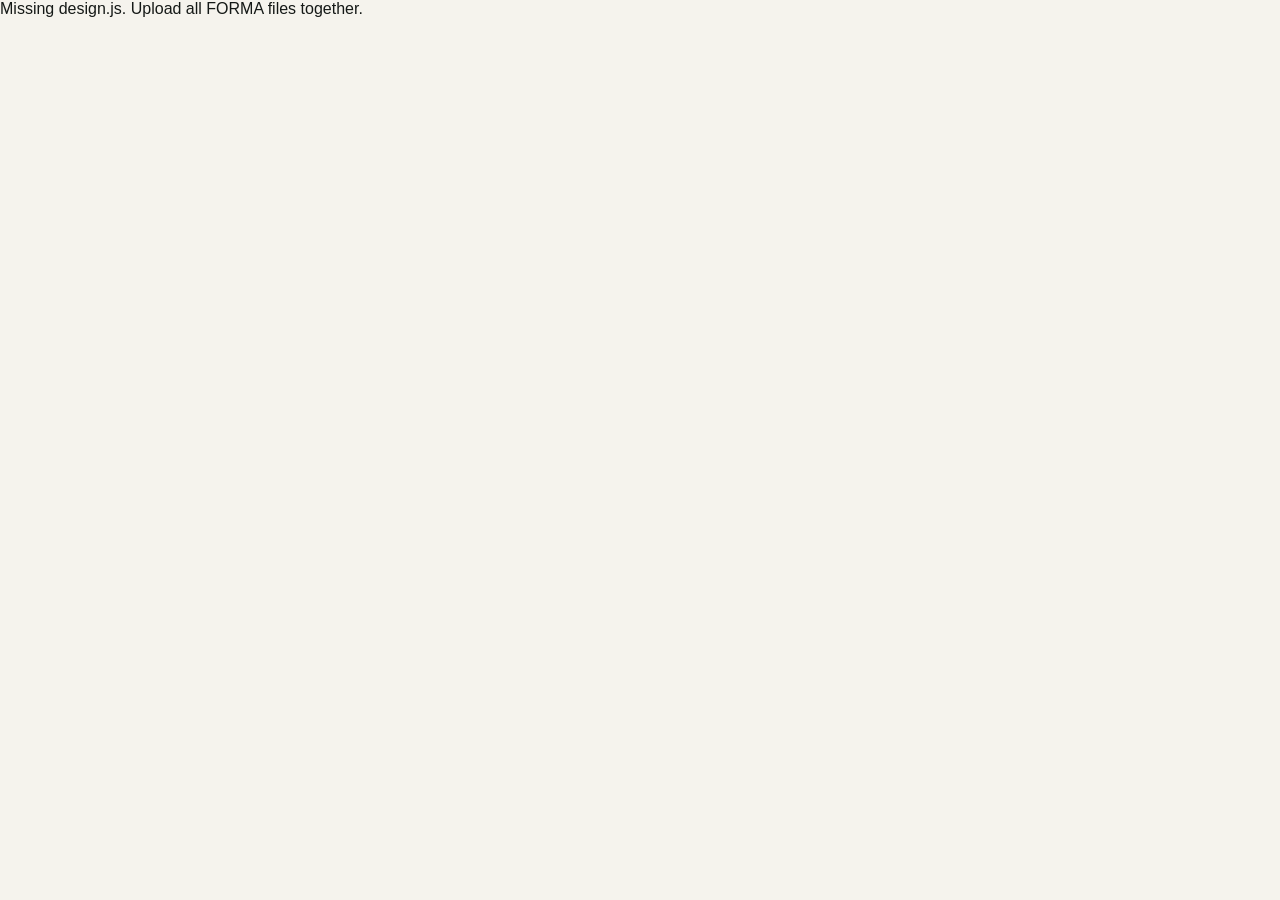
==== commit b8665bcb: "feat(forma v3): rebuild interface as image-first cinema and motion studio" ====
--- a/forma-studio/index.html
+++ b/forma-studio/index.html
@@ -1,57 +1,75 @@
-<!doctype html>
-<html lang="en">
-<head>
-<meta charset="utf-8"><meta name="viewport" content="width=device-width,initial-scale=1">
-<meta name="theme-color" content="#f5f3ed"><meta name="description" content="FORMA Studio — a visual-first AI creative workspace.">
-<title>FORMA — Creative Studio</title><link rel="stylesheet" href="./styles.css">
-</head>
-<body>
-<div class="shell" id="shell">
-  <aside class="sidebar" id="sidebar">
-    <div class="brand"><div class="brandmark">F<span class="brand-dot">.</span></div><div class="brandname">FORMA<span>STUDIO</span></div><button class="icon-btn sidebar-close" id="closeSidebar" aria-label="Close menu">×</button></div>
-    <button class="new-project" id="newProjectBtn"><span>＋</span> New project <span class="shortcut">N</span></button>
-    <div class="nav-label">WORKSPACE</div>
-    <nav class="main-nav" aria-label="Main navigation">
-      <button data-view="studio" class="nav-link active"><span class="nav-icon">◫</span> Studio <span class="nav-tip">01</span></button>
-      <button data-view="projects" class="nav-link"><span class="nav-icon">▦</span> Projects</button>
-      <button data-view="assets" class="nav-link"><span class="nav-icon">◇</span> Assets</button>
-      <button data-view="usage" class="nav-link"><span class="nav-icon">↗</span> Usage</button>
-      <button data-view="pricing" class="nav-link"><span class="nav-icon">◎</span> Pricing</button>
-      <button data-view="settings" class="nav-link"><span class="nav-icon">⚙</span> Settings</button>
-    </nav>
-    <div class="nav-label projects-heading">RECENT PROJECTS <span id="sidebarProjectCount">0</span></div>
-    <div id="sidebarProjects" class="sidebar-projects"></div>
-    <div class="sidebar-bottom"><div class="connection"><span id="connectionDot" class="status-dot"></span><span id="connectionText">Test mode</span></div><span class="local-chip">PRIVATE PROTOTYPE</span><p>Built for designing, not just talking.</p></div>
-  </aside>
-  <div class="main-area">
-    <header class="topbar"><div class="top-left"><button class="icon-btn menu-button" id="openSidebar" aria-label="Open navigation">☰</button><span class="crumb">WORKSPACE</span><span class="crumb-sep">/</span><span id="currentViewLabel">Studio</span></div><div class="top-right"><span id="requestStatus" class="request-status">Ready</span><button class="top-action" id="exportDataBtn">Export workspace ↗</button><button class="avatar" id="settingsAvatar" aria-label="Settings">F</button></div></header>
-    <main>
-      <section class="view active" id="view-studio">
-        <div class="page-intro"><div><div class="eyebrow"><span class="orange-line"></span> ONE WORKSPACE. REAL OUTPUT.</div><h1>Make something <em>worth seeing.</em></h1><p>Brief your team, build editable layouts, or connect an image model. One place to create and revise.</p></div><div class="project-pick"><label for="activeProject">ACTIVE PROJECT</label><select id="activeProject"></select></div></div>
-        <div class="workspace-grid">
-          <section class="conversation-pane"><div class="pane-head"><div><div class="mini-eyebrow">01 / THINK</div><h2>Creative conversation</h2></div><button class="text-btn" id="clearChatBtn">Clear chat</button></div>
-            <div class="conversation-scroll" id="conversationScroll"><div id="messages" class="messages"></div><button class="jump-latest" id="jumpLatest">↓ Latest response</button></div>
-            <div class="composer"><div class="composer-top"><label for="agentSelect">SPECIALIST</label><select id="agentSelect"><option value="creative-director">Creative Director</option><option value="graphic-designer" selected>Graphic Designer</option><option value="brand-strategist">Brand Strategist</option><option value="visual-identity">Identity Designer</option><option value="ux-researcher">UX Researcher</option><option value="ui-designer">UI Designer</option><option value="motion-designer">Motion Designer</option><option value="copywriter">Copywriter</option><option value="automation-engineer">Automation Engineer</option><option value="critic">Independent Critic</option></select></div>
-            <textarea id="promptInput" rows="3" maxlength="7800" placeholder="Tell me what you want to create. A Nike campaign, experimental poster, or a new visual identity…"></textarea>
-            <div class="composer-bottom"><span>Enter to send · Shift+Enter newline</span><div class="composer-actions"><button class="outline-btn" id="stopBtn" hidden>Stop</button><button class="primary-btn" id="sendBtn">Ask AI <span>↗</span></button></div></div></div>
-          </section>
-          <section class="canvas-pane"><div class="pane-head canvas-head"><div><div class="mini-eyebrow">02 / MAKE</div><h2>Design canvas</h2></div><div class="engine-state"><span id="engineStatusDot" class="status-dot"></span><span id="engineStatus">Editable mode</span></div></div>
-            <div class="canvas-toolbar"><div class="tab-pair" role="tablist"><button class="tab active" id="layoutModeBtn">Editable layouts</button><button class="tab" id="imageModeBtn">AI image</button></div><select id="aspectSelect" aria-label="Format"><option value="4:5">Poster 4:5</option><option value="1:1">Square 1:1</option><option value="9:16">Story 9:16</option><option value="16:9">Landscape 16:9</option></select></div>
-            <div class="canvas-stage" id="canvasStage"><div class="empty-canvas" id="emptyCanvas"><div class="empty-shape">F.</div><h3>Nothing on the canvas yet.</h3><p>Build three editable graphic directions from your brief, or connect your image-generation engine.</p><button class="primary-btn" id="firstCanvasBtn">Create 3 layouts ↗</button></div><div id="designPreview" class="design-preview" hidden></div></div>
-            <div class="canvas-footer"><div id="canvasMeta">Ready for your first design</div><div class="canvas-footer-buttons"><button class="outline-btn" id="copyPromptBtn">Copy brief</button><button class="outline-btn" id="downloadSvgBtn" disabled>SVG</button><button class="primary-btn" id="downloadPngBtn" disabled>Download PNG ↗</button></div></div>
-            <div class="canvas-controls"><div class="control-heading"><b>Art direction</b><span>Edit text, palette and layout</span></div><div class="control-row"><label for="headlineInput">Headline</label><input id="headlineInput" value="MAKE IT MATTER" maxlength="70"></div><div class="control-row"><label for="subtitleInput">Supporting text</label><input id="subtitleInput" value="An experiment in moving culture forward." maxlength="160"></div><div class="control-row"><label for="eyebrowInput">Eyebrow</label><input id="eyebrowInput" value="INDEPENDENT CULTURE / 2026" maxlength="85"></div><div class="control-row"><label for="paletteSelect">Palette</label><select id="paletteSelect"><option value="ink">Ink / Ivory / Vermilion</option><option value="cobalt">Cobalt / Cream / Acid</option><option value="mono">Archive / Monochrome</option><option value="clay">Brick / Sand / Noir</option><option value="lime">Chartreuse / Charcoal</option></select></div><div class="variants" id="variantButtons"><button data-variant="0" class="variant active">01 / Grid</button><button data-variant="1" class="variant">02 / Type</button><button data-variant="2" class="variant">03 / Form</button></div><div class="make-row"><button class="primary-btn" id="generateLayoutsBtn">Make 3 layouts ↗</button><button class="outline-btn" id="generateImageBtn">Generate AI image ✧</button></div><div class="provider-line" id="providerHint">Editable layouts run instantly on your device. AI images use your separate image engine.</div></div>
-          </section>
-        </div>
-      </section>
-      <section class="view" id="view-projects"><div class="section-header"><div><div class="eyebrow">ORGANIZE YOUR WORK</div><h1>Projects<span class="period">.</span></h1><p>Every brief gets its own conversation and creative history.</p></div><button class="primary-btn" id="newProjectMainBtn">＋ New project</button></div><div id="projectGrid" class="project-grid"></div></section>
-      <section class="view" id="view-assets"><div class="section-header"><div><div class="eyebrow">VISUAL HISTORY</div><h1>Assets<span class="period">.</span></h1><p>Designs made during this session. Download important exports before leaving.</p></div></div><div id="assetGrid" class="asset-grid"></div></section>
-      <section class="view" id="view-usage"><div class="section-header"><div><div class="eyebrow">TRANSPARENT METRICS</div><h1>Usage<span class="period">.</span></h1><p>Actual actions taken in this browser. These are not provider tokens, credits, or invoice amounts.</p></div><button class="outline-btn" id="resetUsageBtn">Reset local counters</button></div><div class="stats-grid"><div class="stat-card"><span>AI chats completed</span><strong id="metricChats">0</strong><small>Successful assistant replies</small></div><div class="stat-card"><span>Layouts created</span><strong id="metricLayouts">0</strong><small>Editable compositions</small></div><div class="stat-card"><span>Images returned</span><strong id="metricImages">0</strong><small>Successful API image requests</small></div><div class="stat-card"><span>Failed requests</span><strong id="metricFails">0</strong><small>Timeouts and API errors</small></div></div><div class="info-panel"><h3>What this page does — and doesn't — measure</h3><p>These counters are stored in your browser. Ollama, NVIDIA and LTX enforce their own quotas and pricing, which this prototype cannot independently read. Contact those providers for authoritative usage and billing.</p></div></section>
-      <section class="view" id="view-pricing"><div class="section-header"><div><div class="eyebrow">PRODUCT CONCEPT</div><h1>Pricing<span class="period">.</span></h1><p>Prototype subscription concepts. No checkout, billing, payment methods, or paid plans are active.</p></div></div><div class="price-grid"><article class="price-card"><span class="price-label">PERSONAL / 01</span><h2>Explore</h2><div class="price-value">Free <small>concept</small></div><p>Solo experiments, design drafts, and local editable compositions.</p><ul><li>Projects and specialist chats</li><li>Editable SVG / PNG exports</li><li>Local browser usage data</li></ul><div class="plan-tag">Current prototype</div></article><article class="price-card featured"><span class="price-label">PRO / 02</span><h2>Creator</h2><div class="price-value">TBD <small>not for sale</small></div><p>More generation capacity and richer visual-production workflows.</p><ul><li>Advanced visual providers</li><li>Revision histories</li><li>Private cloud asset library</li></ul><div class="plan-tag">Concept only</div></article><article class="price-card"><span class="price-label">TEAM / 03</span><h2>Studio</h2><div class="price-value">TBD <small>not for sale</small></div><p>Real multi-person creative direction and production review.</p><ul><li>Collaborative project spaces</li><li>Approvals and permissions</li><li>Workspace billing and metering</li></ul><div class="plan-tag">Concept only</div></article></div></section>
-      <section class="view" id="view-settings"><div class="section-header"><div><div class="eyebrow">CONTROL THE ENGINE</div><h1>Settings<span class="period">.</span></h1><p>Connect only public API base URLs here. Store all secret API keys on the server, never in this browser.</p></div></div><div class="settings-grid"><section class="settings-card"><h3>AI conversation backend</h3><p>Uses your deployed Cloudflare Worker and Ollama Cloud. It must allow this website's origin.</p><label for="chatEndpointInput">Chat backend base URL</label><input id="chatEndpointInput" spellcheck="false" type="url" placeholder="https://forma-ai-backend.hqd.workers.dev"><button class="outline-btn" id="testChatBtn">Test connection ↗</button><span class="test-result" id="chatTestResult"></span></section><section class="settings-card"><h3>Image / video backend</h3><p>Run HQ Vision locally for testing or configure a protected HTTPS endpoint. Your RTX 4050 can also drive a separate local ComfyUI server.</p><label for="imageEndpointInput">HQ Vision Engine base URL</label><input id="imageEndpointInput" spellcheck="false" type="url" placeholder="http://localhost:3000"><label for="imageModelSelect">Image model</label><select id="imageModelSelect"><option value="flux-schnell">FLUX Schnell</option><option value="flux-dev">FLUX Dev</option><option value="sdxl">SD3 Medium (legacy engine)</option></select><button class="outline-btn" id="testImageBtn">Test connection ↗</button><span class="test-result" id="imageTestResult"></span></section><section class="settings-card"><h3>Data & backups</h3><p>Chats, projects, and text settings live in local browser storage. Large generated images stay in this session; download PNGs to keep them.</p><div class="button-row"><button class="outline-btn" id="exportSettingsBtn">Export JSON</button><button class="outline-btn" id="importDataBtn">Import JSON</button><input type="file" id="importFile" accept="application/json" hidden></div></section><section class="settings-card warning-card"><h3>Production checklist</h3><p>This private prototype has no account authentication, shared project database, provider-side usage reconciliation, or real billing. Add Cloudflare Access/Auth, persistent rate limits, secure image gateway and a durable database before public production.</p></section></div></section>
-    </main>
+<!doctype html><html lang="en"><head><meta charset="utf-8"><meta name="viewport" content="width=device-width,initial-scale=1"><meta name="color-scheme" content="dark"><title>FORMA | Creative Lab</title><link rel="stylesheet" href="./styles.css"></head><body>
+<div class="app">
+<aside class="sidebar" id="sidebar">
+  <div class="brand"><span class="brand-symbol">F<span>◢</span></span><span class="brand-type"><strong>FORMA</strong><small>CREATIVE LAB</small></span><button class="sidebar-close" id="closeMenu">×</button></div>
+  <div class="side-caption">CREATE</div>
+  <nav class="nav" aria-label="Main menu">
+   <button class="nav-btn selected" data-view="image"><span class="nav-ico">◧</span> Image Studio <span class="nav-count">01</span></button>
+   <button class="nav-btn" data-view="video"><span class="nav-ico">▷</span> Motion Studio <span class="nav-count">02</span></button>
+   <button class="nav-btn" data-view="library"><span class="nav-ico">▦</span> My Creations</button>
+  </nav>
+  <div class="side-caption">WORKSPACE</div>
+  <nav class="nav">
+   <button class="nav-btn" data-view="assistant"><span class="nav-ico">✳</span> Creative Team</button>
+   <button class="nav-btn" data-view="usage"><span class="nav-ico">◷</span> Usage</button>
+   <button class="nav-btn" data-view="pricing"><span class="nav-ico">◎</span> Pricing</button>
+   <button class="nav-btn" data-view="settings"><span class="nav-ico">⚙</span> Connections</button>
+  </nav>
+  <div class="side-bottom"><div class="server-note"><span class="dot" id="sideDot"></span><div><strong id="sideStatus">Checking engine</strong><small>Private local workspace</small></div></div><p>No generic templates. Make real media.</p><span class="version">V3 / PREVIEW BUILD</span></div>
+</aside>
+<div class="main">
+<header class="header"><div class="header-left"><button id="openMenu" class="menu" aria-label="Open menu">☰</button><span class="header-brand">FORMA <span>/</span> <b id="pageLabel">Image Studio</b></span></div><div class="header-actions"><span class="engine-pill" id="enginePill"><span class="dot"></span> Checking connection</span><button class="avatar" id="openSettings" title="Settings">F</button></div></header>
+<main>
+<section class="page visible" id="page-image">
+  <div class="page-heading"><div><div class="eyebrow"><span class="tiny-line"></span> IMAGE / CREATION ENGINE</div><h1>Imagine it.<br><em>Make it real.</em></h1><p>AI image generation built around your creative direction. Not a typography template.</p></div><div class="heading-note">THE IDEA<br>THE FRAME<br>THE FINISH <span>↘</span></div></div>
+  <div class="studio-grid">
+    <section class="controls">
+      <div class="pane-title"><span>01</span> Creative brief <small>DESCRIBE THE IMAGE</small></div>
+      <label for="imagePrompt">Your prompt</label><textarea id="imagePrompt" rows="7" placeholder="A premium product photograph of a futuristic running sneaker suspended above a dark sculptural platform, rich directional lighting, hyperreal materials, editorial campaign treatment..."></textarea>
+      <div class="preset-title">START WITH A DIRECTION</div><div class="chips" id="styleChips">
+        <button data-style="editorial">Editorial</button><button data-style="product">Product Shot</button><button data-style="fashion">Fashion Film</button><button data-style="experimental">Experimental</button><button data-style="clay">Claymation</button>
+      </div>
+      <div class="two-inputs"><div><label for="imageModel">Image model</label><select id="imageModel"><option value="flux-schnell">FLUX Schnell</option><option value="flux-dev">FLUX Dev</option><option value="sdxl">Stable Diffusion 3 Medium</option></select></div><div><label for="imageRatio">Aspect ratio</label><select id="imageRatio"><option value="4:5">Portrait · 4:5</option><option value="1:1">Square · 1:1</option><option value="9:16">Story · 9:16</option><option value="16:9">Wide · 16:9</option></select></div></div>
+      <div class="cost-note" id="generationNote"><span class="dot"></span><span>Checking provider status…</span></div>
+      <button class="cta full" id="generateImage"><span>Generate image</span><b>↗</b></button>
+      <div class="mini-hint">Provider availability and quota apply. Keys stay on the local server.</div>
+    </section>
+    <section class="output">
+      <div class="output-title"><div><span class="section-index">02 / OUTPUT</span><h2>Generation canvas</h2></div><div class="output-model" id="outputModel">NO IMAGE YET</div></div>
+      <div class="preview" id="imagePreview"><div class="preview-empty" id="imageEmpty"><div class="empty-art"><span>F</span><i>◢</i></div><strong>Nothing generated. Yet.</strong><p>Your AI-rendered images appear here when the image engine returns an actual result.</p></div><img id="resultImage" alt="AI generated creative image" hidden></div>
+      <div class="output-actions"><span id="imageStatus">Waiting for a prompt</span><div><button class="secondary" id="useForMotion" disabled>Animate this ↗</button><button class="secondary" id="downloadImage" disabled>Download image ↓</button></div></div>
+    </section>
   </div>
-</div>
-<dialog id="projectDialog"><form id="projectForm" method="dialog"><div class="dialog-top"><div class="eyebrow">MAKE SPACE FOR IDEAS</div><button type="button" class="icon-btn" id="closeProjectDialog" aria-label="Close dialog">×</button></div><h2>New project<span class="period">.</span></h2><label for="projectName">Project name</label><input id="projectName" name="projectName" required maxlength="80" placeholder="Experimental Typography Campaign"><label for="projectBrief">Short brief (optional)</label><textarea id="projectBrief" name="projectBrief" rows="3" placeholder="What are we making?"></textarea><div class="dialog-actions"><button class="outline-btn" type="button" id="cancelProjectBtn">Cancel</button><button class="primary-btn" type="submit">Create project ↗</button></div></form></dialog>
-<div role="status" id="toast" class="toast" aria-live="polite"></div>
-<script defer src="./design.js"></script><script defer src="./app.js"></script>
-</body></html>+  <section class="lower-bar"><div><span>CREATED WITH INTENT.</span><b>No fake previews. No placeholder results.</b></div><button data-go="library">View my creations <span>↗</span></button></section>
+</section>
+<section class="page" id="page-video">
+  <div class="page-heading"><div><div class="eyebrow"><span class="tiny-line"></span> MOTION / CAMERA LAB</div><h1>Give your image<br><em>some movement.</em></h1><p>Start with a generated frame or upload your own. Export a real motion clip on your laptop.</p></div><div class="heading-note">A STILL FRAME<br>CAN MOVE<br>YOU <span>↘</span></div></div>
+  <div class="studio-grid">
+    <section class="controls"><div class="pane-title"><span>01</span> Source frame <small>IMAGE → MOTION</small></div>
+      <div class="upload-zone" id="uploadZone"><img id="videoSourcePreview" alt="Video source preview" hidden><div id="uploadEmpty"><div class="upload-icon">↥</div><strong>Add an image</strong><p>Upload JPG, PNG or WebP up to 7 MB.<br>Or select your last generated image.</p></div></div>
+      <input id="sourceFile" type="file" accept="image/jpeg,image/png,image/webp" hidden>
+      <div class="small-buttons"><button class="secondary" id="uploadBtn">Upload image</button><button class="secondary" id="useLastImage">Use last generation</button></div>
+      <div class="pane-title spaced"><span>02</span> Direct the camera</div>
+      <label for="motionPreset">Camera motion</label><div class="camera-grid" id="cameraPresets">
+       <button data-motion="push" class="active"><span>↗</span> Push in</button><button data-motion="pull"><span>↙</span> Pull out</button><button data-motion="pan"><span>→</span> Pan right</button><button data-motion="drift"><span>↗</span> Diagonal drift</button><button data-motion="float"><span>≈</span> Soft float</button><button data-motion="static"><span>◎</span> Static</button>
+      </div>
+      <div class="two-inputs"><div><label for="videoDuration">Duration</label><select id="videoDuration"><option value="4">4 seconds</option><option value="6" selected>6 seconds</option><option value="8">8 seconds</option></select></div><div><label for="videoFormat">Output format</label><select id="videoFormat"><option value="webm">WebM · 30 FPS</option></select></div></div>
+      <div class="cost-note neutral"><span class="dot"></span><span>Free camera-motion export · no API required</span></div>
+      <button class="cta full" id="generateMotion">Render motion clip <b>↗</b></button>
+      <div class="mini-hint">This creates an animated camera move from a still image, not AI-generated new action. Generative video needs a separate video model.</div>
+    </section>
+    <section class="output">
+      <div class="output-title"><div><span class="section-index">02 / PREVIEW</span><h2>Cinematic motion</h2></div><div class="output-model">LOCAL RENDER</div></div>
+      <div class="preview motion-stage"><div id="videoEmpty" class="preview-empty"><div class="empty-art video-glyph">▷</div><strong>Direct your first shot.</strong><p>Add a source image, choose a camera move and render a downloadable video.</p></div><canvas id="motionCanvas" width="960" height="540" hidden></canvas><video id="motionResult" controls loop playsinline hidden></video></div>
+      <div class="output-actions"><span id="motionStatus">Waiting for source frame</span><div><button id="stopMotion" class="secondary" hidden>Stop</button><button id="downloadMotion" class="secondary" disabled>Download video ↓</button></div></div>
+    </section>
+  </div>
+</section>
+<section class="page" id="page-library"><div class="page-heading compact"><div><div class="eyebrow">GENERATIONS / COLLECTION</div><h1>Your <em>creations.</em></h1><p>Images and motion clips made in this session. Download anything you want to keep.</p></div></div><div class="library-grid" id="libraryGrid"></div></section>
+<section class="page" id="page-assistant"><div class="page-heading compact"><div><div class="eyebrow">CREATIVE TEAM / INTELLIGENCE</div><h1>Think with <em>specialists.</em></h1><p>Brainstorm direction and critique ideas. Generate actual images from Image Studio.</p></div></div><div class="assistant-wrap"><div class="agent-panel"><label for="agentMode">CHOOSE YOUR SPECIALIST</label><select id="agentMode"><option value="creative-director">Creative Director</option><option value="graphic-designer">Graphic Designer</option><option value="brand-strategist">Brand Strategist</option><option value="visual-identity">Identity Designer</option><option value="ux-researcher">UX Researcher</option><option value="ui-designer">UI Designer</option><option value="motion-designer">Motion Designer</option><option value="copywriter">Copywriter</option><option value="automation-engineer">Automation Engineer</option><option value="critic">Independent Critic</option></select><div class="agent-meta"><span class="dot"></span> Ollama Cloud through your existing FORMA backend</div><div class="agent-prompt"><textarea id="agentPrompt" rows="4" placeholder="I need three bold art directions for a cinematic sneaker campaign…"></textarea><button id="askAgent" class="cta">Ask specialist ↗</button></div></div><div class="chat-panel"><div class="chat-head">CREATIVE CONVERSATION <button id="clearConversation" class="subtle-button">Clear</button></div><div class="chat-log" id="chatLog"><div class="chat-intro"><div>✳</div><strong>What are we creating?</strong><p>Your specialist's response will appear here, clearly separated from your brief.</p></div></div></div></div></section>
+<section class="page" id="page-usage"><div class="page-heading compact"><div><div class="eyebrow">WORKSPACE / ACTIVITY</div><h1>Your <em>usage.</em></h1><p>Locally counted successful actions. Not your NVIDIA/Ollama/LTX provider bill.</p></div></div><div class="metrics"><article><span>Images completed</span><strong id="uImages">0</strong></article><article><span>Motion clips</span><strong id="uVideos">0</strong></article><article><span>AI replies</span><strong id="uChats">0</strong></article><article><span>Failed requests</span><strong id="uErrors">0</strong></article></div><div class="explain"><h3>What do these numbers mean?</h3><p>Counts are stored in this browser. Provider requests may incur charges or consume free quotas, depending on your own accounts. We don't have access to provider billing data.</p><button class="secondary" id="resetUsage">Reset counters</button></div></section>
+<section class="page" id="page-pricing"><div class="page-heading compact"><div><div class="eyebrow">BUSINESS MODEL / CONCEPT</div><h1>Built for <em>creators.</em></h1><p>These are future plan concepts, not purchasable subscriptions.</p></div></div><div class="plans"><article><span>01 / TEST</span><h3>Personal</h3><strong>Free</strong><p>Private creative experiments, local video camera motion, and accessible project features.</p><b>Current prototype</b></article><article><span>02 / FUTURE</span><h3>Creator</h3><strong>TBD</strong><p>Generative video, cloud media storage, advanced AI editing and workflow history.</p><b>Not available yet</b></article><article><span>03 / FUTURE</span><h3>Studio</h3><strong>TBD</strong><p>Team permissions, managed usage, collaboration, billing and asset libraries.</p><b>Not available yet</b></article></div></section>
+<section class="page" id="page-settings"><div class="page-heading compact"><div><div class="eyebrow">LOCAL SERVICES / CONNECTIONS</div><h1>Connect your <em>engine.</em></h1><p>Private NVIDIA setup, real connection status and plain-language troubleshooting.</p></div></div><div class="setting-grid"><article class="setting-card"><div class="setting-mark">◉</div><h3>NVIDIA image engine</h3><p>Required for actual FLUX or SD image generation. Keys are saved only to your laptop's local <code>.env</code> file.</p><div class="setting-status" id="nvidiaConnection"><span class="dot"></span> Checking…</div><label for="nvidiaKeyField">NVIDIA API KEY(S) — LOCAL ONLY</label><textarea id="nvidiaKeyField" rows="3" placeholder="Paste newly rotated NVIDIA key(s). Use a new line for each." autocomplete="off" spellcheck="false"></textarea><button class="cta" id="saveNvidia">Save locally ↗</button><div class="field-feedback" id="nvidiaFeedback" role="status"></div><small>Keys shared in chat should be revoked and replaced. This local setup is unavailable on the public Cloudflare site.</small></article><article class="setting-card"><div class="setting-mark">✳</div><h3>Creative team backend</h3><p>Routes messages to your existing FORMA Cloudflare Ollama Worker through the local gateway.</p><div class="setting-status" id="chatConnection"><span class="dot"></span> Checking…</div><button class="secondary" id="testEngines">Recheck connections</button><p class="setting-details">Local server <code>http://localhost:3210</code><br>Ollama worker <code>forma-ai-backend.hqd.workers.dev</code></p></article><article class="setting-card safety"><div class="setting-mark">⌘</div><h3>Privacy and test mode</h3><p>Do not use this prototype as a public service yet. Public launch requires user authentication, quotas, durable media storage and billing integration.</p><p>Artwork and videos remain in the current browser session. Download finished media to keep it.</p></article></div></section>
+</main></div></div>
+<div class="toast" id="toast" role="status" aria-live="polite"></div>
+<script defer src="./app.js"></script></body></html>
--- a/forma-studio/styles.css
+++ b/forma-studio/styles.css
@@ -1 +1,8 @@
-:root{--paper:#f5f3ed;--paper2:#eeece5;--panel:#fbfaf6;--ink:#151917;--muted:#747a74;--line:#dddcd4;--accent:#e85f3d;--accentdark:#c84f31;--radius:17px;--font:"Inter","Arial",sans-serif;--display:"Georgia",serif}*{box-sizing:border-box}html,body{margin:0;min-height:100%;font-family:var(--font);color:var(--ink);background:var(--paper);-webkit-font-smoothing:antialiased}button,input,textarea,select{font:inherit}button{cursor:pointer}button:disabled{opacity:.42;cursor:not-allowed}button:focus-visible,input:focus-visible,select:focus-visible,textarea:focus-visible{outline:2px solid var(--accent);outline-offset:2px}button{transition:background .16s ease,color .16s ease,transform .16s ease}button:hover:not(:disabled){transform:translateY(-1px)}a{color:inherit}h1,h2,h3,p{margin-top:0}.shell{min-height:100vh;display:grid;grid-template-columns:248px minmax(0,1fr)}.sidebar{height:100vh;background:#19201d;color:#f2f0e9;position:sticky;top:0;display:flex;flex-direction:column;padding:27px 16px 20px;z-index:20;overflow-y:auto}.brand{display:flex;align-items:center;gap:10px;padding:0 10px 26px}.brandmark{font-size:31px;font-weight:900;letter-spacing:-.13em;line-height:1}.brand-dot{color:var(--accent)}.brandname{font-weight:750;letter-spacing:.06em;font-size:13px}.brandname span{font-size:9px;letter-spacing:.2em;font-weight:500;display:block;color:#b2bdb4;margin-top:3px}.new-project{width:100%;background:var(--accent);color:#101310;border:0;border-radius:9px;text-align:left;padding:12px 13px;display:flex;align-items:center;gap:11px;font-weight:740;font-size:13px}.new-project>span:first-child{font-size:22px;font-weight:500}.shortcut{font-size:11px;font-weight:500;margin-left:auto;opacity:.55}.nav-label{font-size:10px;color:#83918a;letter-spacing:.16em;font-weight:750;margin:28px 11px 12px}.projects-heading{margin-top:35px;display:flex;justify-content:space-between}.main-nav{display:flex;flex-direction:column;gap:3px}.nav-link{border:0;background:transparent;color:#bfc8c0;border-radius:8px;padding:12px;display:flex;align-items:center;text-align:left;gap:13px;font-size:13px;font-weight:560;width:100%}.nav-link:hover,.nav-link.active{background:#2b342d;color:white}.nav-link.active{box-shadow:inset 2px 0 var(--accent)}.nav-icon{font-size:19px;width:19px;text-align:center;line-height:1}.nav-tip{margin-left:auto;font-size:9px;color:#83918a}.sidebar-projects{display:flex;flex-direction:column;gap:4px}.sidebar-project{border:0;text-align:left;color:#afbbb1;background:none;padding:11px;border-radius:8px;width:100%;overflow:hidden;text-overflow:ellipsis;white-space:nowrap;font-size:12px}.sidebar-project:hover,.sidebar-project.current{color:white;background:#2b342d}.sidebar-bottom{margin-top:auto;border-top:1px solid #354139;padding:20px 10px 0}.sidebar-bottom p{font-size:11px;color:#819086;line-height:1.5;margin:10px 0 0}.connection{font-size:12px;display:flex;gap:8px;align-items:center;color:#d6e1d7}.status-dot{width:7px;height:7px;background:#a3a9a0;border-radius:50%;display:inline-block;flex-shrink:0}.status-dot.ok{background:#87c5a0}.status-dot.fail{background:#e87a61}.local-chip{font-size:9px;letter-spacing:.14em;border:1px solid #48554a;padding:5px 6px;display:inline-block;margin-top:15px;color:#adbbaf}.main-area{min-width:0}.topbar{height:69px;border-bottom:1px solid var(--line);padding:0 32px;display:flex;align-items:center;justify-content:space-between;background:#f8f7f1;position:sticky;top:0;z-index:10}.top-left,.top-right{display:flex;align-items:center;gap:15px;font-size:12px}.crumb,.crumb-sep{color:var(--muted);font-size:10px;letter-spacing:.11em;font-weight:720}.top-action,.icon-btn{border:0;background:transparent}.top-action{font-size:11px;color:#4d564e;text-decoration:underline;text-underline-offset:3px}.icon-btn{padding:7px 10px;font-size:19px}.avatar{border:0;background:var(--ink);color:white;width:27px;height:27px;border-radius:50%;font-family:var(--display);font-style:italic}.request-status{font-size:11px;color:#627065}.request-status.busy{color:#b35136}.menu-button,.sidebar-close{display:none}.view{display:none;padding:34px 34px 60px;max-width:1900px;margin:auto}.view.active{display:block}.page-intro{display:flex;justify-content:space-between;align-items:end;gap:20px;margin-bottom:30px}.eyebrow,.mini-eyebrow{font-size:10px;letter-spacing:.16em;font-weight:800;color:#767d75}.eyebrow{display:flex;align-items:center;gap:10px;margin-bottom:14px}.orange-line{background:var(--accent);width:19px;height:2px;display:inline-block}.page-intro h1,.section-header h1{font-size:clamp(38px,4vw,69px);letter-spacing:-.07em;font-weight:610;line-height:1.06;margin:0 0 12px}.page-intro h1 em{font-family:var(--display);font-weight:400;letter-spacing:-.07em}.page-intro p,.section-header p{font-size:13px;color:#626963;line-height:1.7;max-width:610px;margin:0}.project-pick{min-width:230px}.project-pick label,.composer-top label,.control-row label,.settings-card label{font-size:9px;font-weight:800;letter-spacing:.14em;color:#717870;display:block;margin-bottom:7px}.project-pick select,select,input,textarea{border:1px solid #d2d2ca;background:var(--panel);color:var(--ink);border-radius:7px}.project-pick select{width:100%;font-size:12px;padding:11px 12px}.workspace-grid{display:grid;grid-template-columns:minmax(320px,.92fr) minmax(380px,1.08fr);gap:17px;align-items:stretch}.conversation-pane,.canvas-pane{border:1px solid var(--line);background:#faf9f4;border-radius:12px;min-width:0;overflow:hidden;display:flex;flex-direction:column}.pane-head{display:flex;justify-content:space-between;align-items:center;padding:19px 22px;border-bottom:1px solid var(--line);min-height:77px}.mini-eyebrow{font-size:9px;margin-bottom:6px}.pane-head h2{font-size:16px;letter-spacing:-.025em;font-weight:730;margin:0}.text-btn{background:none;border:0;text-decoration:underline;text-underline-offset:3px;font-size:11px;color:#747970}.conversation-scroll{height:min(64vh,740px);min-height:405px;overflow-y:auto;position:relative;overscroll-behavior:contain;scrollbar-color:#b6bcb4 transparent;scrollbar-width:thin}.messages{padding:22px 20px 40px;display:flex;flex-direction:column;gap:16px;min-height:100%}.message{border:1px solid #dedfd8;background:#fffefa;border-radius:11px;padding:16px 17px;overflow-wrap:anywhere}.message.you{border-left:3px solid var(--accent)}.message.ai{border-left:3px solid #405b4c}.message.error{border-left:3px solid #c74536}.message-meta{display:flex;align-items:center;justify-content:space-between;gap:12px;border-bottom:1px solid #e6e8e0;padding-bottom:12px;margin-bottom:11px}.message-who{display:flex;gap:10px;align-items:center;min-width:0}.message-role{font-size:11px;font-weight:800}.message-time{color:#8e948b;font-size:10px}.message-actions{display:flex;gap:6px}.message-actions button{border:1px solid #e0e1d9;background:white;border-radius:6px;font-size:10px;padding:5px 8px}.message-body{font-size:12.5px;line-height:1.72;color:#252e27;white-space:normal}.message-body>*:last-child{margin-bottom:0}.message-body p{margin:0 0 12px}.message-body h2,.message-body h3,.message-body h4{margin:17px 0 8px;line-height:1.4}.message-body h2{font-size:17px}.message-body h3{font-size:14px}.message-body h4{font-size:12px}.message-body ul,.message-body ol{padding-left:19px;margin:8px 0 13px}.message-body li{margin-bottom:5px}.message-body pre{white-space:pre-wrap;overflow-wrap:anywhere;padding:10px;background:#f1f2eb;border-radius:6px}.message-body blockquote{margin:8px 0;padding-left:10px;border-left:2px solid #a5b1a8}.empty-chat{text-align:center;margin:auto;padding:28px 14px;color:#687268}.empty-chat b{display:block;font-family:var(--display);font-size:26px;color:#303a32;letter-spacing:-.04em;font-weight:400}.empty-chat p{font-size:12px;max-width:290px;line-height:1.6;margin:15px auto}.prompt-suggestions{display:flex;flex-direction:column;gap:7px}.prompt-suggestions button{border:1px solid #dcddd5;background:white;text-align:left;font-size:11px;padding:10px;border-radius:7px;color:#3b4840}.jump-latest{position:sticky;bottom:10px;margin:0 auto;display:none;z-index:4;border:1px solid #d6d8d0;border-radius:22px;background:var(--ink);color:white;padding:9px 14px;font-size:11px;box-shadow:0 6px 20px #0002}.jump-latest.visible{display:block}.composer{border-top:1px solid var(--line);background:#f3f2eb;padding:15px}.composer-top{display:flex;align-items:center;gap:13px;margin-bottom:11px}.composer-top label{margin:0}.composer-top select{border:0;border-bottom:1px solid #adb6ac;border-radius:0;background:transparent;font-size:12px;font-weight:650;padding:4px 19px 5px 3px;max-width:calc(100% - 110px)}.composer textarea{width:100%;resize:vertical;min-height:80px;max-height:220px;background:#fffefa;border:1px solid #d6d8d0;padding:13px 14px;border-radius:7px;font-size:12px;line-height:1.6}.composer-bottom{display:flex;align-items:center;justify-content:space-between;gap:10px;margin-top:10px}.composer-bottom>span{font-size:10px;color:#899085}.composer-actions{display:flex;gap:7px}.primary-btn,.outline-btn{font-size:11px;border-radius:6px;padding:11px 14px;font-weight:760;display:inline-flex;gap:13px;justify-content:center;align-items:center;white-space:nowrap}.primary-btn{background:#1b251e;color:white;border:1px solid #1b251e}.primary-btn:hover:not(:disabled){background:#314235}.outline-btn{border:1px solid #bdc5bb;background:#fffefa;color:#263128}.outline-btn:hover:not(:disabled){background:#f0f2eb}.canvas-head{background:#fbfaf6}.engine-state{display:flex;align-items:center;gap:6px;font-size:10px;color:#5e6c60}.canvas-toolbar{padding:13px 15px;border-bottom:1px solid var(--line);display:flex;align-items:center;justify-content:space-between;gap:8px}.tab-pair{display:flex;gap:3px;background:#edece4;border-radius:7px;padding:3px}.tab{border:none;background:transparent;color:#59635c;border-radius:5px;padding:8px 10px;font-size:11px;font-weight:680}.tab.active{background:white;color:#161b17;box-shadow:0 1px 2px #0001}.canvas-toolbar select{max-width:130px;padding:8px 9px;font-size:11px}.canvas-stage{background:#e3e2da;min-height:435px;max-height:660px;display:flex;justify-content:center;align-items:center;padding:19px;overflow:auto;position:relative}.empty-canvas{text-align:center;color:#69736b;max-width:260px}.empty-canvas .empty-shape{font-family:var(--display);color:#9da59b;font-size:100px;letter-spacing:-.15em;font-style:italic;line-height:1}.empty-canvas h3{color:#303831;font-size:20px;font-weight:600;letter-spacing:-.04em;margin:8px 0}.empty-canvas p{line-height:1.55;font-size:12px}.empty-canvas button{margin-top:10px}.design-preview{max-height:580px;max-width:100%;display:flex;justify-content:center;align-items:center;filter:drop-shadow(0 18px 22px #0002)}.design-preview svg,.design-preview img{display:block;max-width:100%;max-height:580px;width:auto;height:auto;background:white}.design-preview img{object-fit:contain}.canvas-footer{min-height:58px;padding:10px 15px;display:flex;align-items:center;justify-content:space-between;gap:10px;border-bottom:1px solid var(--line)}.canvas-footer #canvasMeta{font-size:10px;color:#657265}.canvas-footer-buttons{display:flex;gap:7px}.canvas-footer-buttons button{padding:9px 10px;font-size:10px}.canvas-controls{padding:17px 18px 21px}.control-heading{display:flex;justify-content:space-between;gap:10px;align-items:center;margin-bottom:13px}.control-heading b{font-size:12px}.control-heading span{font-size:10px;color:#7c847c}.control-row{display:grid;grid-template-columns:105px minmax(0,1fr);align-items:center;gap:10px;margin-bottom:10px}.control-row label{margin:0;font-size:9px}.control-row input,.control-row select{width:100%;padding:9px 11px;font-size:11px;min-width:0}.variants{display:flex;gap:7px;margin:16px 0}.variant{flex:1;border:1px solid #d6dad2;background:#fffefa;border-radius:6px;padding:10px 3px;font-size:10px;font-weight:730}.variant.active{border-color:var(--ink);background:#e5eae3}.make-row{display:flex;gap:8px}.make-row button{flex:1;min-width:0}.provider-line{font-size:10px;color:#7b847b;line-height:1.5;margin-top:12px}.section-header{display:flex;justify-content:space-between;align-items:end;margin:10px 0 35px;gap:15px}.period{color:var(--accent)}.project-grid,.asset-grid{display:grid;grid-template-columns:repeat(3,minmax(0,1fr));gap:16px}.project-card,.asset-card{border:1px solid var(--line);background:#faf9f4;border-radius:12px;padding:24px;min-height:205px;display:flex;flex-direction:column;gap:13px}.project-card .small-overline,.asset-card .small-overline{font-size:10px;letter-spacing:.1em;color:#8e9388}.project-card h3{margin:0;font-size:22px;letter-spacing:-.055em;font-weight:650}.project-card p{font-size:12px;color:#677166;line-height:1.6;flex:1}.project-card-actions{display:flex;gap:8px;align-items:center;margin-top:auto}.project-card-actions button{font-size:11px;border:1px solid #c5cac1;background:white;padding:8px 12px;border-radius:6px}.project-card-actions .delete{margin-left:auto;color:#af493b;border-color:transparent;background:transparent}.no-items{padding:70px 20px;text-align:center;border:1px dashed #bcc2b9;border-radius:10px;grid-column:1/-1;color:#677368}.no-items h3{font-family:var(--display);font-size:27px;color:#28372d;font-weight:400}.asset-card{padding:12px}.asset-card .asset-picture{height:250px;display:flex;align-items:center;justify-content:center;overflow:hidden;background:#e1e1d9;border-radius:7px}.asset-picture svg,.asset-picture img{width:100%;height:100%;object-fit:contain}.asset-card h3{font-size:13px;margin:2px 8px}.asset-card .asset-buttons{display:flex;gap:7px;margin:3px 8px 8px}.asset-card button{font-size:11px;border:1px solid #c2c8be;background:white;padding:7px 10px;border-radius:5px}.stats-grid{display:grid;grid-template-columns:repeat(4,1fr);gap:16px}.stat-card{border:1px solid var(--line);padding:26px;background:#faf9f4;border-radius:10px;min-height:170px;display:flex;flex-direction:column}.stat-card>span{font-size:12px;font-weight:600}.stat-card strong{font-size:63px;font-weight:500;letter-spacing:-.07em;margin:10px 0}.stat-card small{font-size:11px;color:#889086}.info-panel{margin-top:25px;border:1px solid var(--line);padding:25px;max-width:780px;background:#f8f7f1;border-left:3px solid var(--accent)}.info-panel h3{font-size:16px}.info-panel p{font-size:12px;line-height:1.8;color:#6c766e;margin:0}.price-grid{display:grid;grid-template-columns:repeat(3,1fr);gap:15px}.price-card{background:#faf9f4;border:1px solid var(--line);border-radius:10px;padding:30px;min-height:425px;display:flex;flex-direction:column}.price-card.featured{border:2px solid #df6647}.price-label{font-size:10px;letter-spacing:.15em;color:#7e887d}.price-card h2{font-size:29px;letter-spacing:-.055em;margin:20px 0}.price-value{font-size:35px;font-weight:660;letter-spacing:-.05em}.price-value small{display:block;font-weight:400;font-size:11px;letter-spacing:0;color:#838e83;margin-top:5px}.price-card p{font-size:12px;line-height:1.8;color:#69766b;margin:20px 0}.price-card ul{padding-left:18px;font-size:11px;line-height:2.2}.plan-tag{margin-top:auto;border-top:1px solid var(--line);padding-top:17px;font-size:10px;letter-spacing:.13em;color:#6e786e;text-transform:uppercase}.settings-grid{display:grid;grid-template-columns:repeat(2,1fr);gap:16px}.settings-card{border:1px solid var(--line);border-radius:11px;background:#faf9f4;padding:26px;min-height:280px}.settings-card h3{font-size:19px;letter-spacing:-.035em}.settings-card p{font-size:12px;color:#687269;line-height:1.8;margin:15px 0 22px}.settings-card label{margin-top:13px}.settings-card input,.settings-card select{width:100%;padding:11px 13px;font-size:12px;margin-bottom:12px}.settings-card button{margin-top:5px}.test-result{display:inline-block;color:#647264;font-size:11px;padding:0 10px}.button-row{display:flex;gap:8px}.warning-card{border-left:3px solid #df6647}.toast{position:fixed;bottom:23px;right:23px;z-index:100;transform:translateY(25px);opacity:0;pointer-events:none;transition:.2s ease;background:#1a261d;color:#f8f9f6;padding:13px 17px;border-radius:9px;box-shadow:0 10px 40px #0004;max-width:360px;font-size:12px;line-height:1.55}.toast.visible{opacity:1;transform:translateY(0)}dialog{border:1px solid var(--line);background:var(--paper);border-radius:14px;padding:30px;width:min(520px,calc(100% - 30px));box-shadow:0 25px 90px #0003}dialog::backdrop{background:#121d15aa;backdrop-filter:blur(4px)}.dialog-top{display:flex;align-items:center;justify-content:space-between}.dialog-top .eyebrow{margin:0}.dialog-top button{font-size:20px}dialog h2{font-size:35px;letter-spacing:-.06em;margin:19px 0}dialog label{display:block;font-size:11px;font-weight:650;margin:15px 0 7px}dialog input,dialog textarea{display:block;width:100%;padding:13px;font-size:12px}dialog textarea{resize:vertical}.dialog-actions{display:flex;justify-content:end;gap:8px;margin-top:20px}button[hidden],div[hidden],section[hidden]{display:none!important}@media (max-width:1300px){.shell{grid-template-columns:212px 1fr}.view{padding:29px 22px 50px}.workspace-grid{grid-template-columns:minmax(300px,.95fr) minmax(340px,1.05fr)}.page-intro h1{font-size:48px}}@media(max-width:1040px){.workspace-grid{grid-template-columns:1fr}.conversation-scroll{height:460px;min-height:350px}.canvas-stage{min-height:400px}.project-grid,.asset-grid{grid-template-columns:repeat(2,1fr)}.stats-grid{grid-template-columns:repeat(2,1fr)}}@media(max-width:720px){.shell{display:block}.sidebar{position:fixed;left:0;top:0;width:min(290px,90vw);transform:translateX(-105%);transition:transform .2s ease;box-shadow:15px 0 50px #0002}.sidebar.open{transform:translateX(0)}.sidebar-close,.menu-button{display:block}.sidebar-close{margin-left:auto;color:white}.topbar{padding:0 14px;height:61px}.top-right{gap:7px}.top-action{display:none}.view{padding:27px 13px 40px}.page-intro{display:block}.page-intro h1{font-size:42px}.project-pick{max-width:100%;margin-top:23px}.workspace-grid{gap:12px}.pane-head{padding:16px}.messages{padding:15px 11px}.message{padding:13px}.composer{padding:12px}.composer-bottom>span{display:none}.composer-bottom{justify-content:end}.canvas-stage{padding:10px;min-height:360px}.canvas-footer{flex-wrap:wrap}.canvas-footer-buttons{width:100%;justify-content:end}.canvas-controls{padding:13px}.control-row{grid-template-columns:78px 1fr}.control-heading span{display:none}.make-row{flex-direction:column}.section-header{align-items:start;flex-direction:column}.section-header h1{font-size:48px}.project-grid,.asset-grid,.stats-grid,.price-grid,.settings-grid{grid-template-columns:1fr}.project-card{min-height:170px}.settings-card{padding:19px}.request-status{font-size:10px}}@media(prefers-reduced-motion:reduce){*,*:before,*:after{scroll-behavior:auto!important;transition:none!important;animation:none!important}}+:root{--paper:#f5f3ed;--paper2:#eeece5;--panel:#fbfaf6;--ink:#151917;--muted:#747a74;--line:#dddcd4;--accent:#e85f3d;--accentdark:#c84f31;--radius:17px;--font:"Inter","Arial",sans-serif;--display:"Georgia",serif}*{box-sizing:border-box}html,body{margin:0;min-height:100%;font-family:var(--font);color:var(--ink);background:var(--paper);-webkit-font-smoothing:antialiased}button,input,textarea,select{font:inherit}button{cursor:pointer}button:disabled{opacity:.42;cursor:not-allowed}button:focus-visible,input:focus-visible,select:focus-visible,textarea:focus-visible{outline:2px solid var(--accent);outline-offset:2px}button{transition:background .16s ease,color .16s ease,transform .16s ease}button:hover:not(:disabled){transform:translateY(-1px)}a{color:inherit}h1,h2,h3,p{margin-top:0}.shell{min-height:100vh;display:grid;grid-template-columns:248px minmax(0,1fr)}.sidebar{height:100vh;background:#19201d;color:#f2f0e9;position:sticky;top:0;display:flex;flex-direction:column;padding:27px 16px 20px;z-index:20;overflow-y:auto}.brand{display:flex;align-items:center;gap:10px;padding:0 10px 26px}.brandmark{font-size:31px;font-weight:900;letter-spacing:-.13em;line-height:1}.brand-dot{color:var(--accent)}.brandname{font-weight:750;letter-spacing:.06em;font-size:13px}.brandname span{font-size:9px;letter-spacing:.2em;font-weight:500;display:block;color:#b2bdb4;margin-top:3px}.new-project{width:100%;background:var(--accent);color:#101310;border:0;border-radius:9px;text-align:left;padding:12px 13px;display:flex;align-items:center;gap:11px;font-weight:740;font-size:13px}.new-project>span:first-child{font-size:22px;font-weight:500}.shortcut{font-size:11px;font-weight:500;margin-left:auto;opacity:.55}.nav-label{font-size:10px;color:#83918a;letter-spacing:.16em;font-weight:750;margin:28px 11px 12px}.projects-heading{margin-top:35px;display:flex;justify-content:space-between}.main-nav{display:flex;flex-direction:column;gap:3px}.nav-link{border:0;background:transparent;color:#bfc8c0;border-radius:8px;padding:12px;display:flex;align-items:center;text-align:left;gap:13px;font-size:13px;font-weight:560;width:100%}.nav-link:hover,.nav-link.active{background:#2b342d;color:white}.nav-link.active{box-shadow:inset 2px 0 var(--accent)}.nav-icon{font-size:19px;width:19px;text-align:center;line-height:1}.nav-tip{margin-left:auto;font-size:9px;color:#83918a}.sidebar-projects{display:flex;flex-direction:column;gap:4px}.sidebar-project{border:0;text-align:left;color:#afbbb1;background:none;padding:11px;border-radius:8px;width:100%;overflow:hidden;text-overflow:ellipsis;white-space:nowrap;font-size:12px}.sidebar-project:hover,.sidebar-project.current{color:white;background:#2b342d}.sidebar-bottom{margin-top:auto;border-top:1px solid #354139;padding:20px 10px 0}.sidebar-bottom p{font-size:11px;color:#819086;line-height:1.5;margin:10px 0 0}.connection{font-size:12px;display:flex;gap:8px;align-items:center;color:#d6e1d7}.status-dot{width:7px;height:7px;background:#a3a9a0;border-radius:50%;display:inline-block;flex-shrink:0}.status-dot.ok{background:#87c5a0}.status-dot.fail{background:#e87a61}.local-chip{font-size:9px;letter-spacing:.14em;border:1px solid #48554a;padding:5px 6px;display:inline-block;margin-top:15px;color:#adbbaf}.main-area{min-width:0}.topbar{height:69px;border-bottom:1px solid var(--line);padding:0 32px;display:flex;align-items:center;justify-content:space-between;background:#f8f7f1;position:sticky;top:0;z-index:10}.top-left,.top-right{display:flex;align-items:center;gap:15px;font-size:12px}.crumb,.crumb-sep{color:var(--muted);font-size:10px;letter-spacing:.11em;font-weight:720}.top-action,.icon-btn{border:0;background:transparent}.top-action{font-size:11px;color:#4d564e;text-decoration:underline;text-underline-offset:3px}.icon-btn{padding:7px 10px;font-size:19px}.avatar{border:0;background:var(--ink);color:white;width:27px;height:27px;border-radius:50%;font-family:var(--display);font-style:italic}.request-status{font-size:11px;color:#627065}.request-status.busy{color:#b35136}.menu-button,.sidebar-close{display:none}.view{display:none;padding:34px 34px 60px;max-width:1900px;margin:auto}.view.active{display:block}.page-intro{display:flex;justify-content:space-between;align-items:end;gap:20px;margin-bottom:30px}.eyebrow,.mini-eyebrow{font-size:10px;letter-spacing:.16em;font-weight:800;color:#767d75}.eyebrow{display:flex;align-items:center;gap:10px;margin-bottom:14px}.orange-line{background:var(--accent);width:19px;height:2px;display:inline-block}.page-intro h1,.section-header h1{font-size:clamp(38px,4vw,69px);letter-spacing:-.07em;font-weight:610;line-height:1.06;margin:0 0 12px}.page-intro h1 em{font-family:var(--display);font-weight:400;letter-spacing:-.07em}.page-intro p,.section-header p{font-size:13px;color:#626963;line-height:1.7;max-width:610px;margin:0}.project-pick{min-width:230px}.project-pick label,.composer-top label,.control-row label,.settings-card label{font-size:9px;font-weight:800;letter-spacing:.14em;color:#717870;display:block;margin-bottom:7px}.project-pick select,select,input,textarea{border:1px solid #d2d2ca;background:var(--panel);color:var(--ink);border-radius:7px}.project-pick select{width:100%;font-size:12px;padding:11px 12px}.workspace-grid{display:grid;grid-template-columns:minmax(320px,.92fr) minmax(380px,1.08fr);gap:17px;align-items:stretch}.conversation-pane,.canvas-pane{border:1px solid var(--line);background:#faf9f4;border-radius:12px;min-width:0;overflow:hidden;display:flex;flex-direction:column}.pane-head{display:flex;justify-content:space-between;align-items:center;padding:19px 22px;border-bottom:1px solid var(--line);min-height:77px}.mini-eyebrow{font-size:9px;margin-bottom:6px}.pane-head h2{font-size:16px;letter-spacing:-.025em;font-weight:730;margin:0}.text-btn{background:none;border:0;text-decoration:underline;text-underline-offset:3px;font-size:11px;color:#747970}.conversation-scroll{height:min(64vh,740px);min-height:405px;overflow-y:auto;position:relative;overscroll-behavior:contain;scrollbar-color:#b6bcb4 transparent;scrollbar-width:thin}.messages{padding:22px 20px 40px;display:flex;flex-direction:column;gap:16px;min-height:100%}.message{border:1px solid #dedfd8;background:#fffefa;border-radius:11px;padding:16px 17px;overflow-wrap:anywhere}.message.you{border-left:3px solid var(--accent)}.message.ai{border-left:3px solid #405b4c}.message.error{border-left:3px solid #c74536}.message-meta{display:flex;align-items:center;justify-content:space-between;gap:12px;border-bottom:1px solid #e6e8e0;padding-bottom:12px;margin-bottom:11px}.message-who{display:flex;gap:10px;align-items:center;min-width:0}.message-role{font-size:11px;font-weight:800}.message-time{color:#8e948b;font-size:10px}.message-actions{display:flex;gap:6px}.message-actions button{border:1px solid #e0e1d9;background:white;border-radius:6px;font-size:10px;padding:5px 8px}.message-body{font-size:12.5px;line-height:1.72;color:#252e27;white-space:normal}.message-body>*:last-child{margin-bottom:0}.message-body p{margin:0 0 12px}.message-body h2,.message-body h3,.message-body h4{margin:17px 0 8px;line-height:1.4}.message-body h2{font-size:17px}.message-body h3{font-size:14px}.message-body h4{font-size:12px}.message-body ul,.message-body ol{padding-left:19px;margin:8px 0 13px}.message-body li{margin-bottom:5px}.message-body pre{white-space:pre-wrap;overflow-wrap:anywhere;padding:10px;background:#f1f2eb;border-radius:6px}.message-body blockquote{margin:8px 0;padding-left:10px;border-left:2px solid #a5b1a8}.empty-chat{text-align:center;margin:auto;padding:28px 14px;color:#687268}.empty-chat b{display:block;font-family:var(--display);font-size:26px;color:#303a32;letter-spacing:-.04em;font-weight:400}.empty-chat p{font-size:12px;max-width:290px;line-height:1.6;margin:15px auto}.prompt-suggestions{display:flex;flex-direction:column;gap:7px}.prompt-suggestions button{border:1px solid #dcddd5;background:white;text-align:left;font-size:11px;padding:10px;border-radius:7px;color:#3b4840}.jump-latest{position:sticky;bottom:10px;margin:0 auto;display:none;z-index:4;border:1px solid #d6d8d0;border-radius:22px;background:var(--ink);color:white;padding:9px 14px;font-size:11px;box-shadow:0 6px 20px #0002}.jump-latest.visible{display:block}.composer{border-top:1px solid var(--line);background:#f3f2eb;padding:15px}.composer-top{display:flex;align-items:center;gap:13px;margin-bottom:11px}.composer-top label{margin:0}.composer-top select{border:0;border-bottom:1px solid #adb6ac;border-radius:0;background:transparent;font-size:12px;font-weight:650;padding:4px 19px 5px 3px;max-width:calc(100% - 110px)}.composer textarea{width:100%;resize:vertical;min-height:80px;max-height:220px;background:#fffefa;border:1px solid #d6d8d0;padding:13px 14px;border-radius:7px;font-size:12px;line-height:1.6}.composer-bottom{display:flex;align-items:center;justify-content:space-between;gap:10px;margin-top:10px}.composer-bottom>span{font-size:10px;color:#899085}.composer-actions{display:flex;gap:7px}.primary-btn,.outline-btn{font-size:11px;border-radius:6px;padding:11px 14px;font-weight:760;display:inline-flex;gap:13px;justify-content:center;align-items:center;white-space:nowrap}.primary-btn{background:#1b251e;color:white;border:1px solid #1b251e}.primary-btn:hover:not(:disabled){background:#314235}.outline-btn{border:1px solid #bdc5bb;background:#fffefa;color:#263128}.outline-btn:hover:not(:disabled){background:#f0f2eb}.canvas-head{background:#fbfaf6}.engine-state{display:flex;align-items:center;gap:6px;font-size:10px;color:#5e6c60}.canvas-toolbar{padding:13px 15px;border-bottom:1px solid var(--line);display:flex;align-items:center;justify-content:space-between;gap:8px}.tab-pair{display:flex;gap:3px;background:#edece4;border-radius:7px;padding:3px}.tab{border:none;background:transparent;color:#59635c;border-radius:5px;padding:8px 10px;font-size:11px;font-weight:680}.tab.active{background:white;color:#161b17;box-shadow:0 1px 2px #0001}.canvas-toolbar select{max-width:130px;padding:8px 9px;font-size:11px}.canvas-stage{background:#e3e2da;min-height:435px;max-height:660px;display:flex;justify-content:center;align-items:center;padding:19px;overflow:auto;position:relative}.empty-canvas{text-align:center;color:#69736b;max-width:260px}.empty-canvas .empty-shape{font-family:var(--display);color:#9da59b;font-size:100px;letter-spacing:-.15em;font-style:italic;line-height:1}.empty-canvas h3{color:#303831;font-size:20px;font-weight:600;letter-spacing:-.04em;margin:8px 0}.empty-canvas p{line-height:1.55;font-size:12px}.empty-canvas button{margin-top:10px}.design-preview{max-height:580px;max-width:100%;display:flex;justify-content:center;align-items:center;filter:drop-shadow(0 18px 22px #0002)}.design-preview svg,.design-preview img{display:block;max-width:100%;max-height:580px;width:auto;height:auto;background:white}.design-preview img{object-fit:contain}.canvas-footer{min-height:58px;padding:10px 15px;display:flex;align-items:center;justify-content:space-between;gap:10px;border-bottom:1px solid var(--line)}.canvas-footer #canvasMeta{font-size:10px;color:#657265}.canvas-footer-buttons{display:flex;gap:7px}.canvas-footer-buttons button{padding:9px 10px;font-size:10px}.canvas-controls{padding:17px 18px 21px}.control-heading{display:flex;justify-content:space-between;gap:10px;align-items:center;margin-bottom:13px}.control-heading b{font-size:12px}.control-heading span{font-size:10px;color:#7c847c}.control-row{display:grid;grid-template-columns:105px minmax(0,1fr);align-items:center;gap:10px;margin-bottom:10px}.control-row label{margin:0;font-size:9px}.control-row input,.control-row select{width:100%;padding:9px 11px;font-size:11px;min-width:0}.variants{display:flex;gap:7px;margin:16px 0}.variant{flex:1;border:1px solid #d6dad2;background:#fffefa;border-radius:6px;padding:10px 3px;font-size:10px;font-weight:730}.variant.active{border-color:var(--ink);background:#e5eae3}.make-row{display:flex;gap:8px}.make-row button{flex:1;min-width:0}.provider-line{font-size:10px;color:#7b847b;line-height:1.5;margin-top:12px}.section-header{display:flex;justify-content:space-between;align-items:end;margin:10px 0 35px;gap:15px}.period{color:var(--accent)}.project-grid,.asset-grid{display:grid;grid-template-columns:repeat(3,minmax(0,1fr));gap:16px}.project-card,.asset-card{border:1px solid var(--line);background:#faf9f4;border-radius:12px;padding:24px;min-height:205px;display:flex;flex-direction:column;gap:13px}.project-card .small-overline,.asset-card .small-overline{font-size:10px;letter-spacing:.1em;color:#8e9388}.project-card h3{margin:0;font-size:22px;letter-spacing:-.055em;font-weight:650}.project-card p{font-size:12px;color:#677166;line-height:1.6;flex:1}.project-card-actions{display:flex;gap:8px;align-items:center;margin-top:auto}.project-card-actions button{font-size:11px;border:1px solid #c5cac1;background:white;padding:8px 12px;border-radius:6px}.project-card-actions .delete{margin-left:auto;color:#af493b;border-color:transparent;background:transparent}.no-items{padding:70px 20px;text-align:center;border:1px dashed #bcc2b9;border-radius:10px;grid-column:1/-1;color:#677368}.no-items h3{font-family:var(--display);font-size:27px;color:#28372d;font-weight:400}.asset-card{padding:12px}.asset-card .asset-picture{height:250px;display:flex;align-items:center;justify-content:center;overflow:hidden;background:#e1e1d9;border-radius:7px}.asset-picture svg,.asset-picture img{width:100%;height:100%;object-fit:contain}.asset-card h3{font-size:13px;margin:2px 8px}.asset-card .asset-buttons{display:flex;gap:7px;margin:3px 8px 8px}.asset-card button{font-size:11px;border:1px solid #c2c8be;background:white;padding:7px 10px;border-radius:5px}.stats-grid{display:grid;grid-template-columns:repeat(4,1fr);gap:16px}.stat-card{border:1px solid var(--line);padding:26px;background:#faf9f4;border-radius:10px;min-height:170px;display:flex;flex-direction:column}.stat-card>span{font-size:12px;font-weight:600}.stat-card strong{font-size:63px;font-weight:500;letter-spacing:-.07em;margin:10px 0}.stat-card small{font-size:11px;color:#889086}.info-panel{margin-top:25px;border:1px solid var(--line);padding:25px;max-width:780px;background:#f8f7f1;border-left:3px solid var(--accent)}.info-panel h3{font-size:16px}.info-panel p{font-size:12px;line-height:1.8;color:#6c766e;margin:0}.price-grid{display:grid;grid-template-columns:repeat(3,1fr);gap:15px}.price-card{background:#faf9f4;border:1px solid var(--line);border-radius:10px;padding:30px;min-height:425px;display:flex;flex-direction:column}.price-card.featured{border:2px solid #df6647}.price-label{font-size:10px;letter-spacing:.15em;color:#7e887d}.price-card h2{font-size:29px;letter-spacing:-.055em;margin:20px 0}.price-value{font-size:35px;font-weight:660;letter-spacing:-.05em}.price-value small{display:block;font-weight:400;font-size:11px;letter-spacing:0;color:#838e83;margin-top:5px}.price-card p{font-size:12px;line-height:1.8;color:#69766b;margin:20px 0}.price-card ul{padding-left:18px;font-size:11px;line-height:2.2}.plan-tag{margin-top:auto;border-top:1px solid var(--line);padding-top:17px;font-size:10px;letter-spacing:.13em;color:#6e786e;text-transform:uppercase}.settings-grid{display:grid;grid-template-columns:repeat(2,1fr);gap:16px}.settings-card{border:1px solid var(--line);border-radius:11px;background:#faf9f4;padding:26px;min-height:280px}.settings-card h3{font-size:19px;letter-spacing:-.035em}.settings-card p{font-size:12px;color:#687269;line-height:1.8;margin:15px 0 22px}.settings-card label{margin-top:13px}.settings-card input,.settings-card select{width:100%;padding:11px 13px;font-size:12px;margin-bottom:12px}.settings-card button{margin-top:5px}.test-result{display:inline-block;color:#647264;font-size:11px;padding:0 10px}.button-row{display:flex;gap:8px}.warning-card{border-left:3px solid #df6647}.toast{position:fixed;bottom:23px;right:23px;z-index:100;transform:translateY(25px);opacity:0;pointer-events:none;transition:.2s ease;background:#1a261d;color:#f8f9f6;padding:13px 17px;border-radius:9px;box-shadow:0 10px 40px #0004;max-width:360px;font-size:12px;line-height:1.55}.toast.visible{opacity:1;transform:translateY(0)}dialog{border:1px solid var(--line);background:var(--paper);border-radius:14px;padding:30px;width:min(520px,calc(100% - 30px));box-shadow:0 25px 90px #0003}dialog::backdrop{background:#121d15aa;backdrop-filter:blur(4px)}.dialog-top{display:flex;align-items:center;justify-content:space-between}.dialog-top .eyebrow{margin:0}.dialog-top button{font-size:20px}dialog h2{font-size:35px;letter-spacing:-.06em;margin:19px 0}dialog label{display:block;font-size:11px;font-weight:650;margin:15px 0 7px}dialog input,dialog textarea{display:block;width:100%;padding:13px;font-size:12px}dialog textarea{resize:vertical}.dialog-actions{display:flex;justify-content:end;gap:8px;margin-top:20px}button[hidden],div[hidden],section[hidden]{display:none!important}@media (max-width:1300px){.shell{grid-template-columns:212px 1fr}.view{padding:29px 22px 50px}.workspace-grid{grid-template-columns:minmax(300px,.95fr) minmax(340px,1.05fr)}.page-intro h1{font-size:48px}}@media(max-width:1040px){.workspace-grid{grid-template-columns:1fr}.conversation-scroll{height:460px;min-height:350px}.canvas-stage{min-height:400px}.project-grid,.asset-grid{grid-template-columns:repeat(2,1fr)}.stats-grid{grid-template-columns:repeat(2,1fr)}}@media(max-width:720px){.shell{display:block}.sidebar{position:fixed;left:0;top:0;width:min(290px,90vw);transform:translateX(-105%);transition:transform .2s ease;box-shadow:15px 0 50px #0002}.sidebar.open{transform:translateX(0)}.sidebar-close,.menu-button{display:block}.sidebar-close{margin-left:auto;color:white}.topbar{padding:0 14px;height:61px}.top-right{gap:7px}.top-action{display:none}.view{padding:27px 13px 40px}.page-intro{display:block}.page-intro h1{font-size:42px}.project-pick{max-width:100%;margin-top:23px}.workspace-grid{gap:12px}.pane-head{padding:16px}.messages{padding:15px 11px}.message{padding:13px}.composer{padding:12px}.composer-bottom>span{display:none}.composer-bottom{justify-content:end}.canvas-stage{padding:10px;min-height:360px}.canvas-footer{flex-wrap:wrap}.canvas-footer-buttons{width:100%;justify-content:end}.canvas-controls{padding:13px}.control-row{grid-template-columns:78px 1fr}.control-heading span{display:none}.make-row{flex-direction:column}.section-header{align-items:start;flex-direction:column}.section-header h1{font-size:48px}.project-grid,.asset-grid,.stats-grid,.price-grid,.settings-grid{grid-template-columns:1fr}.project-card{min-height:170px}.settings-card{padding:19px}.request-status{font-size:10px}}@media(prefers-reduced-motion:reduce){*,*:before,*:after{scroll-behavior:auto!important;transition:none!important;animation:none!important}}
+/* Local-only NVIDIA setup: never show or cache submitted keys. */
+.local-credentials{margin-top:28px;padding:18px 17px;border:1px solid #d5d8cf;background:#f2f3ec;border-radius:10px}
+.local-credentials h4{margin:0 0 8px;font-size:15px;letter-spacing:-.025em}
+.local-credentials p{margin:0 0 16px;font-size:11px;line-height:1.65;color:#69746a}
+.local-credentials input{width:100%;font-family:monospace;font-size:12px}
+.local-credentials .test-result{display:block;padding:10px 0 0;font-size:11px;overflow-wrap:anywhere}
+.local-credentials .security-note{margin:14px 0 0;color:#9c5240;font-size:10px}
